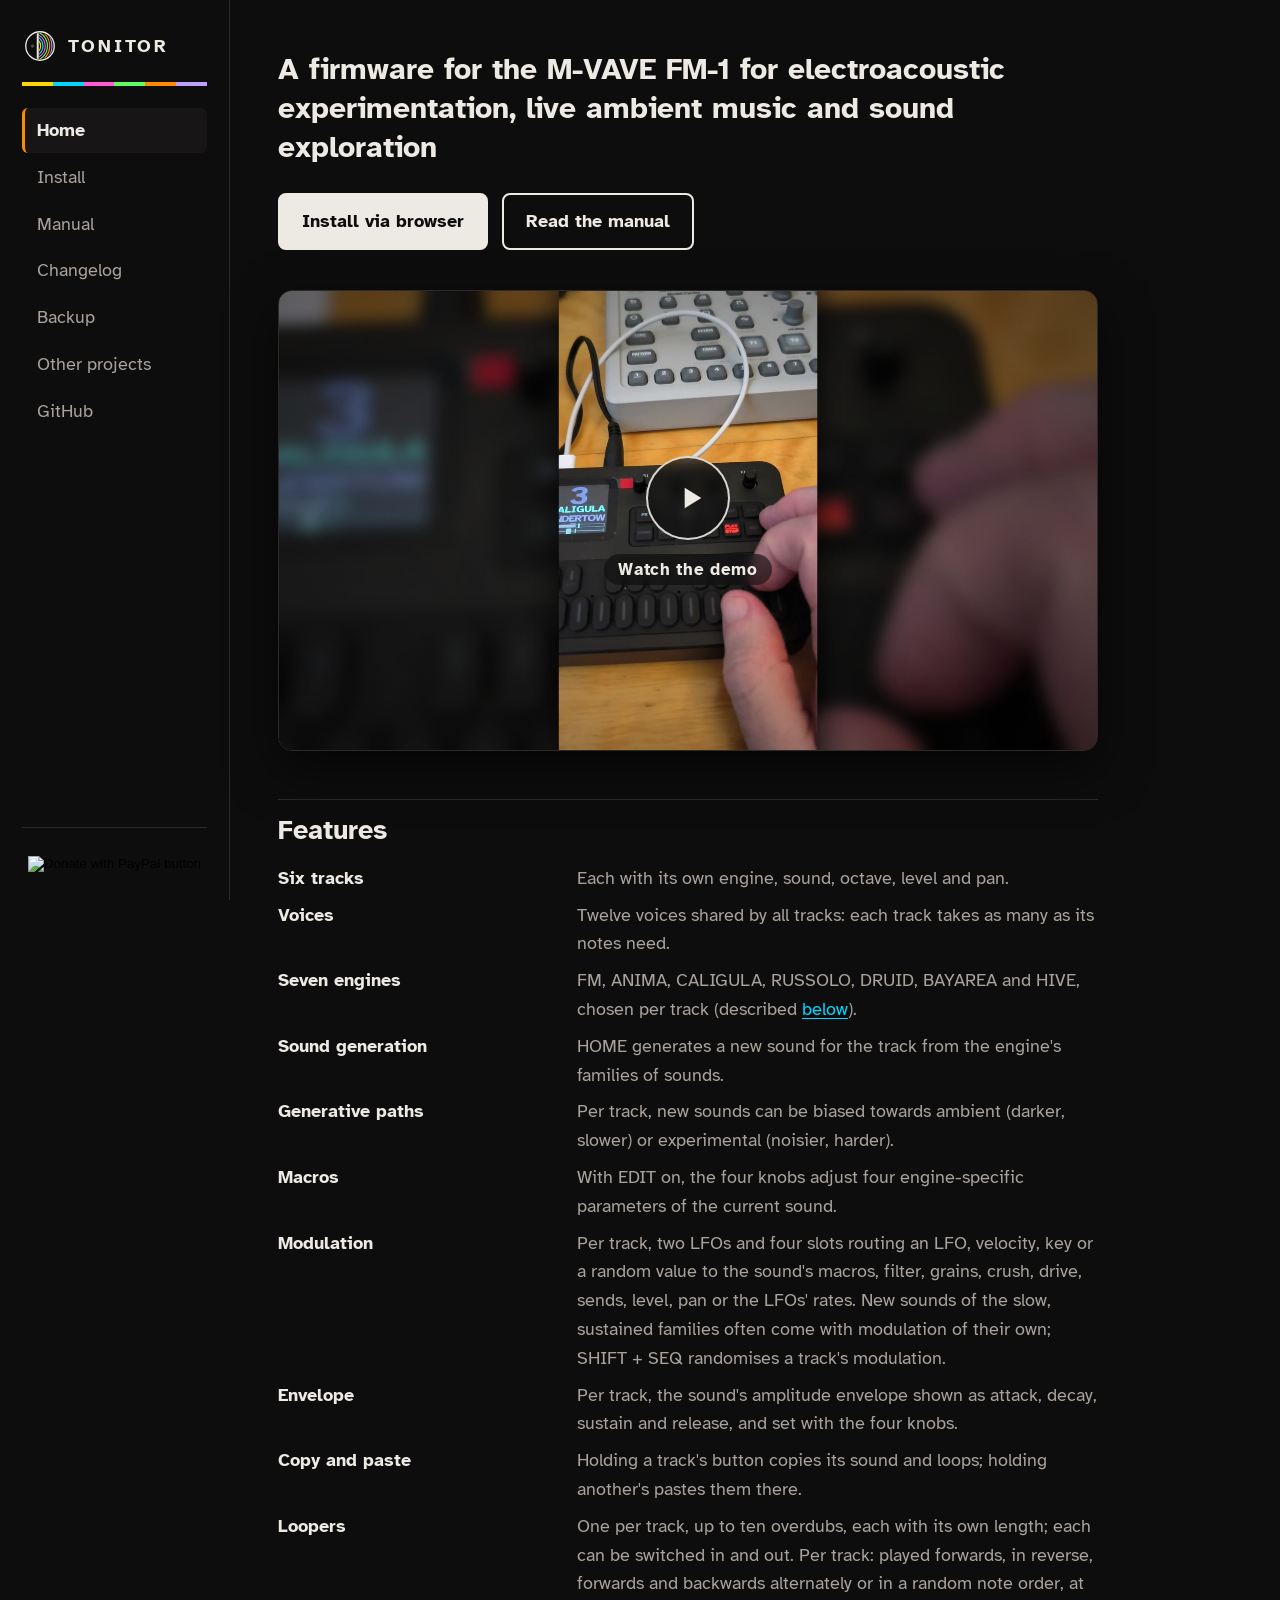
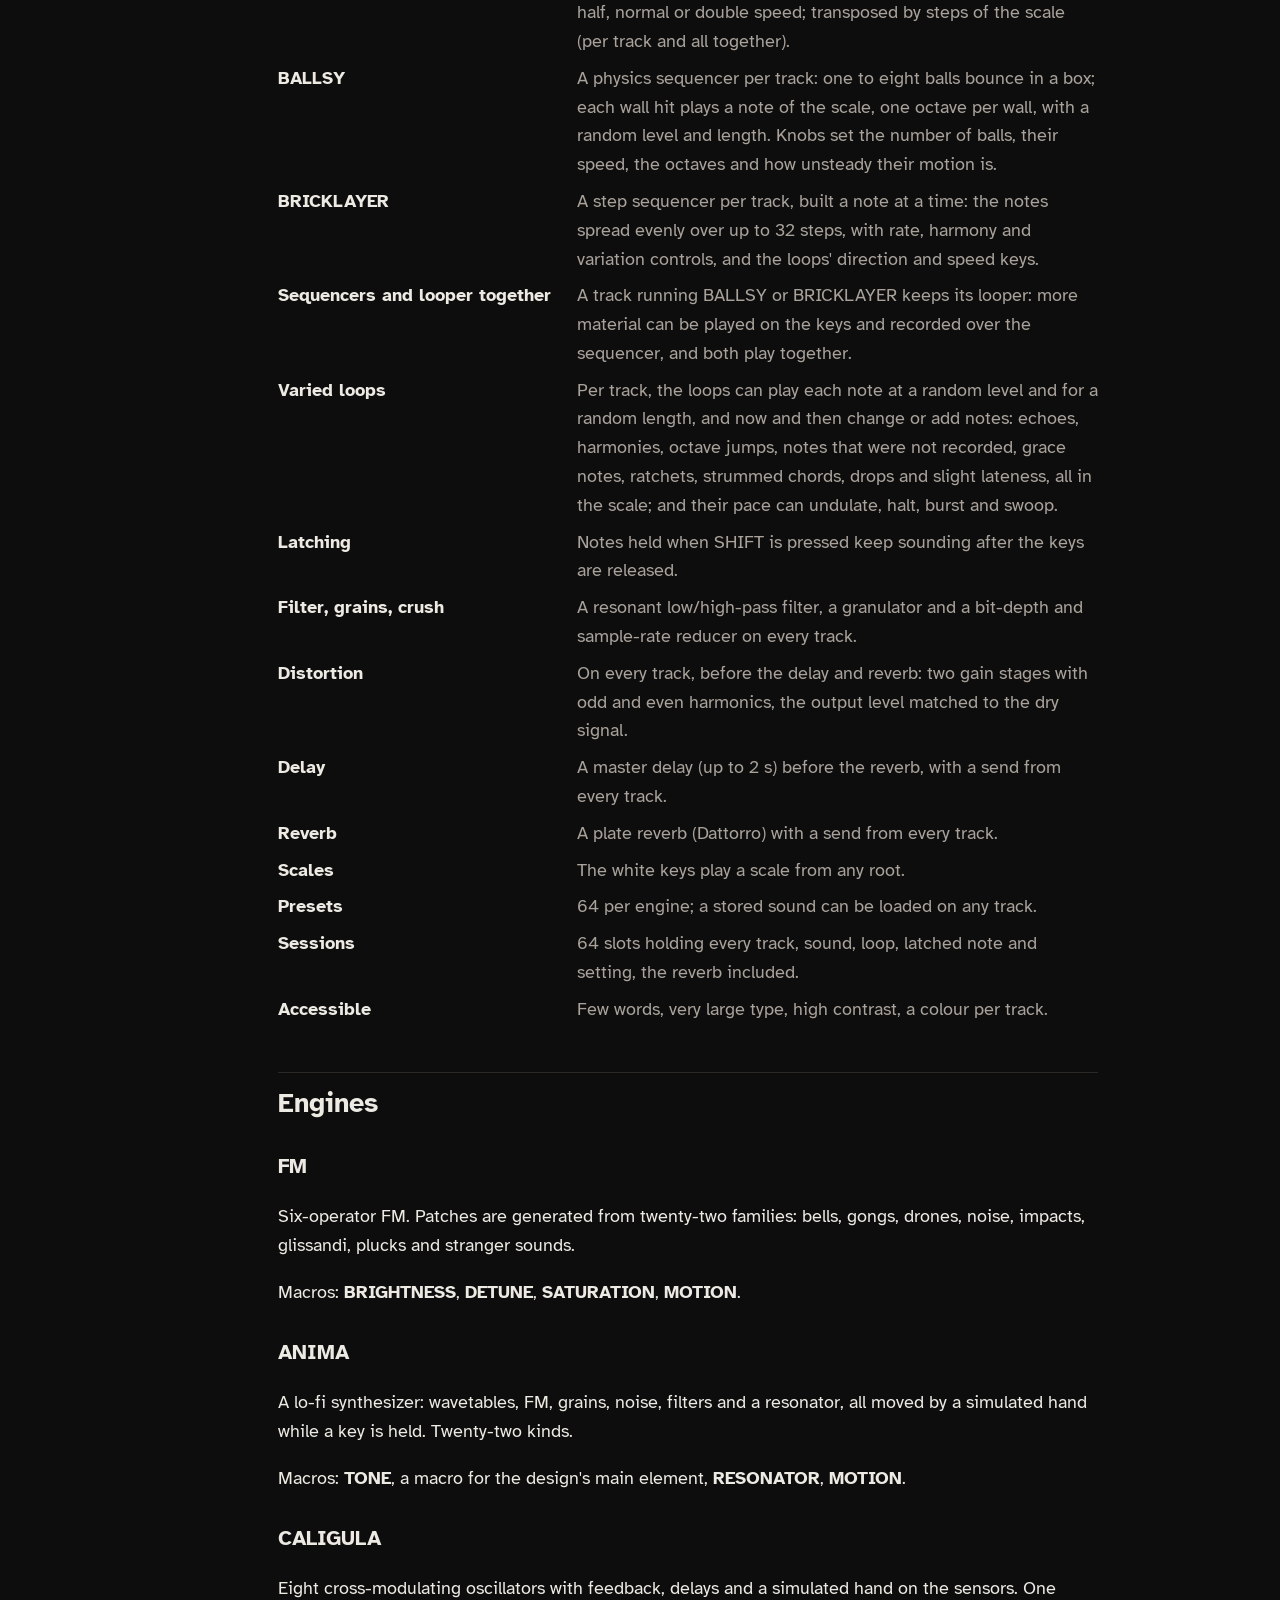
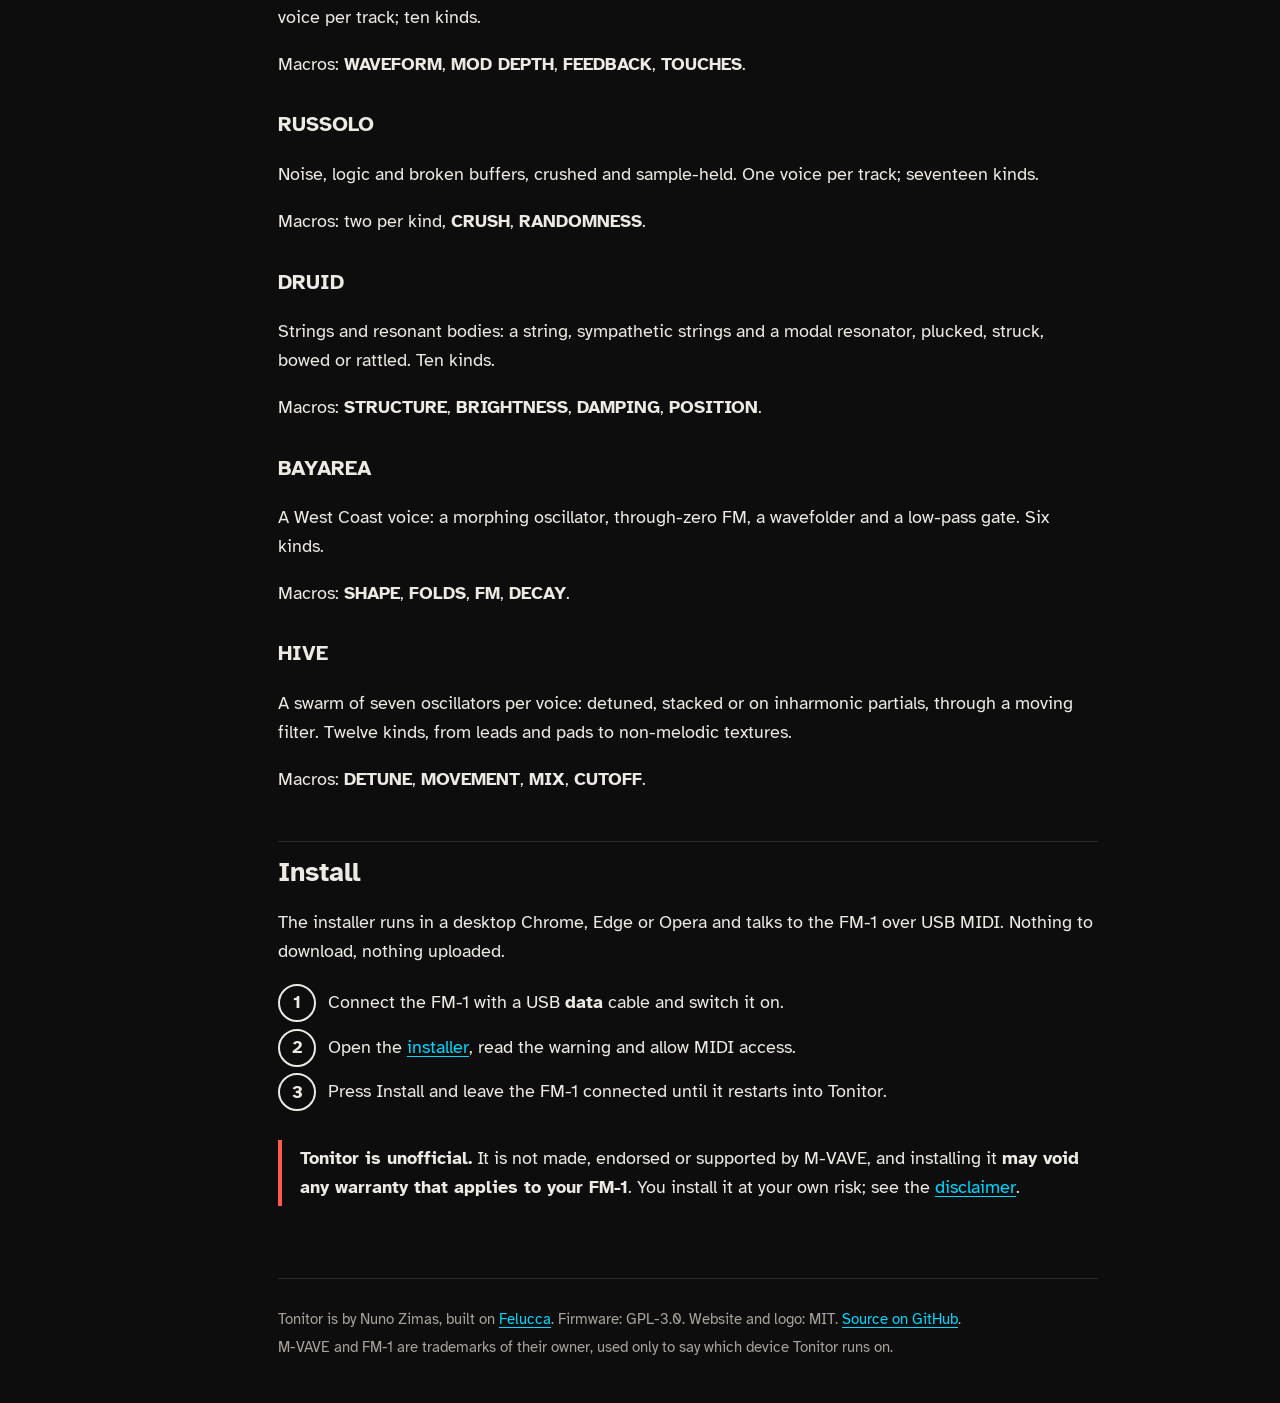
==== docs/index.html @ d4419c0c "Import Tonitor 0.53 from nzimas/tonitor commit c39d18f Starting point of the SMK-37 port: the FM-1 t" ====
<!doctype html>
<!-- SPDX-License-Identifier: MIT -- Tonitor website (generated by tools/make_site.py from site/, README.md, CHANGELOG.md) -->
<html lang="en">
<head>
<meta charset="utf-8">
<meta name="viewport" content="width=device-width, initial-scale=1">
<title>Tonitor — a firmware for the M-VAVE FM-1</title>
<meta name="description" content="Tonitor: a firmware for the M-VAVE FM-1 for electroacoustic experimentation, live ambient music and sound exploration.">
<link rel="icon" href="assets/mark.svg" type="image/svg+xml">
<link rel="preconnect" href="https://fonts.googleapis.com">
<link rel="preconnect" href="https://fonts.gstatic.com" crossorigin>
<link href="https://fonts.googleapis.com/css2?family=Atkinson+Hyperlegible:wght@400;700&display=swap" rel="stylesheet">
<link rel="stylesheet" href="css/site.css?v=ab61317bf0">
<script src="js/demo.js" defer></script>
</head>
<body>
<div class="layout">
  <aside class="side">
    <div class="top">
      <a class="brand" href="./"><img src="assets/mark.svg" alt="">TONITOR</a>
      <button class="menu-btn" type="button" aria-label="Menu" aria-controls="site-nav" aria-expanded="false"><span></span><span></span><span></span></button>
    </div>
    <div class="layers" aria-hidden="true"><span></span><span></span><span></span><span></span><span></span><span></span></div>
    <nav id="site-nav" aria-label="Site">
      <button class="menu-close" type="button" aria-label="Close the menu">&times;</button>
      <a href="./" aria-current="page">Home</a>
      <a href="install.html">Install</a>
      <a href="manual.html">Manual</a>
      <a href="changelog.html">Changelog</a>
      <a href="backup.html">Backup</a>
      <a href="projects.html">Other projects</a>
      <a href="https://github.com/nzimas/tonitor">GitHub</a>
    </nav>
    <div class="menu-shade" hidden></div>
    <form class="donate donate-side" action="https://www.paypal.com/cgi-bin/webscr" method="post" target="_top">
      <input type="hidden" name="cmd" value="_xclick">
      <input type="hidden" name="business" value="nzimas.lv@gmail.com">
      <input type="hidden" name="item_name" value="Support Tonitor">
      <input type="hidden" name="currency_code" value="EUR">
      <input type="image" src="https://www.paypalobjects.com/en_US/i/btn/btn_donateCC_LG.gif" name="submit"
             title="PayPal - The safer, easier way to pay online!" alt="Donate with PayPal button">
    </form>
  </aside>
  <div class="content">
    <main>
<div class="hero">
  <h1>A firmware for the M-VAVE FM-1 for electroacoustic experimentation, live ambient music and sound exploration</h1>
  <div class="cta">
    <a class="btn primary" href="install.html">Install via browser</a>
    <a class="btn" href="manual.html">Read the manual</a>
  </div>
</div>

<div class="demo" data-video="Ck0gDlUYx4M">
  <img src="assets/demo-poster.jpg" alt="" width="1600" height="900">
  <button class="demo-play" type="button" aria-label="Play the demo video (YouTube)">
    <span class="demo-icon" aria-hidden="true"><svg viewBox="0 0 24 24"><path d="M8 5.5v13l10.5-6.5z"/></svg></span>
    <span class="demo-label">Watch the demo</span>
  </button>
</div>

<h2>Features</h2>
<dl class="features">
  <dt>Six tracks</dt>
  <dd>Each with its own engine, sound, octave, level and pan.</dd>
  <dt>Voices</dt>
  <dd>Twelve voices shared by all tracks: each track takes as many as its notes need.</dd>
  <dt>Seven engines</dt>
  <dd>FM, ANIMA, CALIGULA, RUSSOLO, DRUID, BAYAREA and HIVE, chosen per track (described <a href="#engines">below</a>).</dd>
  <dt>Sound generation</dt>
  <dd>HOME generates a new sound for the track from the engine's families of sounds.</dd>
  <dt>Generative paths</dt>
  <dd>Per track, new sounds can be biased towards ambient (darker, slower) or experimental (noisier, harder).</dd>
  <dt>Macros</dt>
  <dd>With EDIT on, the four knobs adjust four engine-specific parameters of the current sound.</dd>
  <dt>Modulation</dt>
  <dd>Per track, two LFOs and four slots routing an LFO, velocity, key or a random value to the sound's macros, filter,
    grains, crush, drive, sends, level, pan or the LFOs' rates. New sounds of the slow, sustained families often come
    with modulation of their own; SHIFT + SEQ randomises a track's modulation.</dd>
  <dt>Envelope</dt>
  <dd>Per track, the sound's amplitude envelope shown as attack, decay, sustain and release, and set with the four knobs.</dd>
  <dt>Copy and paste</dt>
  <dd>Holding a track's button copies its sound and loops; holding another's pastes them there.</dd>
  <dt>Loopers</dt>
  <dd>One per track, up to ten overdubs, each with its own length; each can be switched in and out. Per track: played forwards, in reverse, forwards and backwards alternately or in a random note order,
    at half, normal or double speed; transposed by steps of the scale (per track and all together).</dd>
  <dt>BALLSY</dt>
  <dd>A physics sequencer per track: one to eight balls bounce in a box; each wall hit plays a note of the scale, one octave per wall,
    with a random level and length. Knobs set the number of balls, their speed, the octaves and how unsteady
    their motion is.</dd>
  <dt>BRICKLAYER</dt>
  <dd>A step sequencer per track, built a note at a time: the notes spread evenly over up to 32 steps, with rate,
    harmony and variation controls, and the loops' direction and speed keys.</dd>
  <dt>Sequencers and looper together</dt>
  <dd>A track running BALLSY or BRICKLAYER keeps its looper: more material can be played on the keys and
    recorded over the sequencer, and both play together.</dd>
  <dt>Varied loops</dt>
  <dd>Per track, the loops can play each note at a random level and for a random length, and now and then change
    or add notes: echoes, harmonies, octave jumps, notes that were not recorded, grace notes, ratchets, strummed
    chords, drops and slight lateness, all in the scale; and their pace can undulate, halt, burst and swoop.</dd>
  <dt>Latching</dt>
  <dd>Notes held when SHIFT is pressed keep sounding after the keys are released.</dd>
  <dt>Filter, grains, crush</dt>
  <dd>A resonant low/high-pass filter, a granulator and a bit-depth and sample-rate reducer on every track.</dd>
  <dt>Distortion</dt>
  <dd>On every track, before the delay and reverb: two gain stages with odd and even harmonics, the output level matched to the dry signal.</dd>
  <dt>Delay</dt>
  <dd>A master delay (up to 2 s) before the reverb, with a send from every track.</dd>
  <dt>Reverb</dt>
  <dd>A plate reverb (Dattorro) with a send from every track.</dd>
  <dt>Scales</dt>
  <dd>The white keys play a scale from any root.</dd>
  <dt>Presets</dt>
  <dd>64 per engine; a stored sound can be loaded on any track.</dd>
  <dt>Sessions</dt>
  <dd>64 slots holding every track, sound, loop, latched note and setting, the reverb included.</dd>
  <dt>Accessible</dt>
  <dd>Few words, very large type, high contrast, a colour per track.</dd>
</dl>

<h2 id="engines">Engines</h2>

<h3>FM</h3>
<p>Six-operator FM. Patches are generated from twenty-two families: bells, gongs, drones, noise, impacts,
  glissandi, plucks and stranger sounds.</p>
<p>Macros: <b>BRIGHTNESS</b>, <b>DETUNE</b>, <b>SATURATION</b>, <b>MOTION</b>.</p>

<h3>ANIMA</h3>
<p>A lo-fi synthesizer: wavetables, FM, grains, noise, filters and a resonator, all moved by a simulated hand
  while a key is held. Twenty-two kinds.</p>
<p>Macros: <b>TONE</b>, a macro for the design's main element, <b>RESONATOR</b>, <b>MOTION</b>.</p>

<h3>CALIGULA</h3>
<p>Eight cross-modulating oscillators with feedback, delays and a simulated hand on the sensors. One voice per
  track; ten kinds.</p>
<p>Macros: <b>WAVEFORM</b>, <b>MOD DEPTH</b>, <b>FEEDBACK</b>, <b>TOUCHES</b>.</p>

<h3>RUSSOLO</h3>
<p>Noise, logic and broken buffers, crushed and sample-held. One voice per track; seventeen kinds.</p>
<p>Macros: two per kind, <b>CRUSH</b>, <b>RANDOMNESS</b>.</p>

<h3>DRUID</h3>
<p>Strings and resonant bodies: a string, sympathetic strings and a modal resonator, plucked, struck, bowed or
  rattled. Ten kinds.</p>
<p>Macros: <b>STRUCTURE</b>, <b>BRIGHTNESS</b>, <b>DAMPING</b>, <b>POSITION</b>.</p>

<h3>BAYAREA</h3>
<p>A West Coast voice: a morphing oscillator, through-zero FM, a wavefolder and a low-pass gate. Six kinds.</p>
<p>Macros: <b>SHAPE</b>, <b>FOLDS</b>, <b>FM</b>, <b>DECAY</b>.</p>

<h3>HIVE</h3>
<p>A swarm of seven oscillators per voice: detuned, stacked or on inharmonic partials, through a moving filter.
  Twelve kinds, from leads and pads to non-melodic textures.</p>
<p>Macros: <b>DETUNE</b>, <b>MOVEMENT</b>, <b>MIX</b>, <b>CUTOFF</b>.</p>

<h2>Install</h2>
<p>The installer runs in a desktop Chrome, Edge or Opera and talks to the FM-1 over USB MIDI. Nothing to
  download, nothing uploaded.</p>
<ol class="steps">
  <li>Connect the FM-1 with a USB <b>data</b> cable and switch it on.</li>
  <li>Open the <a href="install.html">installer</a>, read the warning and allow MIDI access.</li>
  <li>Press Install and leave the FM-1 connected until it restarts into Tonitor.</li>
</ol>
<div class="warn">
  <p><b>Tonitor is unofficial.</b> It is not made, endorsed or supported by M-VAVE, and installing it
    <b>may void any warranty that applies to your FM-1</b>. You install it at your own risk; see the
    <a href="https://github.com/nzimas/tonitor#disclaimer">disclaimer</a>.</p>
</div>

    </main>
    <footer>
      <p>Tonitor is by Nuno Zimas, built on <a href="https://github.com/hugelton/Felucca">Felucca</a>. Firmware: GPL-3.0. Website and logo: MIT.
        <a href="https://github.com/nzimas/tonitor">Source on GitHub</a>.</p>
      <p>M-VAVE and FM-1 are trademarks of their owner, used only to say which device Tonitor runs on.</p>
      <form class="donate donate-foot" action="https://www.paypal.com/cgi-bin/webscr" method="post" target="_top">
        <input type="hidden" name="cmd" value="_xclick">
        <input type="hidden" name="business" value="nzimas.lv@gmail.com">
        <input type="hidden" name="item_name" value="Support Tonitor">
        <input type="hidden" name="currency_code" value="EUR">
        <input type="image" src="https://www.paypalobjects.com/en_US/i/btn/btn_donateCC_LG.gif" name="submit"
               title="PayPal - The safer, easier way to pay online!" alt="Donate with PayPal button">
      </form>
    </footer>
  </div>
</div>
<script src="js/menu.js?v=ab61317bf0"></script>
</body>
</html>
---- docs/css/site.css ----
/* SPDX-License-Identifier: MIT -- Tonitor website */
:root {
  --bg: #0e0d0d;
  --bg2: #171515;
  --line: #2c2927;
  --fg: #edeae4;
  --dim: #a8a29b;
  --l1: #ffd600; --l2: #00d6ff; --l3: #ff5cd2; --l4: #60ff60; --l5: #ff8c00; --l6: #bea0ff;
  --warn: #ff5a4a;
  --ok: #60e080;
  --side: 230px;
  --max: 820px;
}
* { box-sizing: border-box; }
[hidden] { display: none !important; }
html { -webkit-text-size-adjust: 100%; }
body {
  margin: 0;
  background: var(--bg);
  color: var(--fg);
  font-family: "Atkinson Hyperlegible", system-ui, -apple-system, "Segoe UI", sans-serif;
  font-size: 18px;
  line-height: 1.6;
}
a { color: var(--l2); text-underline-offset: 3px; }
a:hover { color: var(--fg); }
code, pre { font-family: ui-monospace, "SF Mono", Menlo, Consolas, monospace; font-size: 0.88em; }
code { background: var(--bg2); border: 1px solid var(--line); border-radius: 5px; padding: 0.05em 0.35em; }
pre { background: var(--bg2); border: 1px solid var(--line); border-radius: 8px; padding: 14px 16px; overflow-x: auto; }
pre code { background: none; border: 0; padding: 0; }
img { max-width: 100%; }

/* the frame: the menu down the left, the content beside it */
.layout { display: flex; min-height: 100vh; }
.side {
  width: var(--side); flex: none; position: sticky; top: 0; align-self: flex-start; height: 100vh;
  padding: 28px 22px; border-right: 1px solid var(--line);
  display: flex; flex-direction: column;
}
.brand { display: flex; align-items: center; gap: 10px; color: var(--fg); text-decoration: none; font-weight: 700; letter-spacing: 0.16em; font-size: 18px; }
.brand img { width: 36px; height: 36px; }
.layers { display: flex; height: 4px; margin: 18px 0 22px; }
.layers span { flex: 1; }
.layers span:nth-child(1) { background: var(--l1); } .layers span:nth-child(2) { background: var(--l2); }
.layers span:nth-child(3) { background: var(--l3); } .layers span:nth-child(4) { background: var(--l4); }
.layers span:nth-child(5) { background: var(--l5); } .layers span:nth-child(6) { background: var(--l6); }
.top { display: flex; align-items: center; justify-content: space-between; }
.menu-btn, .menu-close, .menu-shade { display: none; }
.side nav { display: flex; flex-direction: column; gap: 2px; }
.side nav a { color: var(--dim); text-decoration: none; padding: 8px 12px; border-radius: 6px; border-left: 3px solid transparent; }
.side nav a:hover { color: var(--fg); background: var(--bg2); }
.side nav a[aria-current="page"] { color: var(--fg); background: var(--bg2); border-left-color: var(--l5); font-weight: 700; }
.donate { margin: auto 0 0; padding-top: 28px; border-top: 1px solid var(--line); display: flex; justify-content: center; }
.donate input[type="image"] { display: block; }
.donate-foot { display: none; }

.content { flex: 1; min-width: 0; padding: 0 48px; }
main { max-width: var(--max); padding: 40px 0 50px; }
main h1 { font-size: 36px; line-height: 1.2; margin: 0 0 14px; }
main h2 { font-size: 27px; line-height: 1.25; margin: 48px 0 12px; padding-top: 14px; border-top: 1px solid var(--line); }
main h3 { font-size: 21px; margin: 30px 0 8px; }
main h2, main h3 { scroll-margin-top: 20px; }
p.big { font-size: 22px; font-weight: 700; margin: 0 0 8px; }
p.note { color: var(--dim); font-size: 15px; }

/* home */
.hero { padding: 10px 0 6px; }
.hero h1 { font-size: 30px; line-height: 1.3; max-width: 26em; margin: 0; }
.cta { display: flex; gap: 14px; flex-wrap: wrap; margin-top: 26px; }
/* the demo: a 16:9 poster (the Short's frame on an enlarged, blurred detail of it); played, YouTube's player takes
 * the frame's place in the middle */
.demo { position: relative; margin: 34px 0 0; aspect-ratio: 16 / 9; overflow: hidden; border-radius: 14px;
        border: 1px solid var(--line); background: #000; box-shadow: 0 18px 50px rgba(0, 0, 0, 0.55); }
.demo > img { position: absolute; inset: 0; width: 100%; height: 100%; object-fit: cover; display: block; }
.demo-play { position: absolute; inset: 0; width: 100%; height: 100%; padding: 0; border: 0; cursor: pointer;
             background: radial-gradient(ellipse at center, rgba(0, 0, 0, 0) 30%, rgba(0, 0, 0, 0.35) 100%);
             display: flex; flex-direction: column; align-items: center; justify-content: center; gap: 14px;
             color: var(--fg); font-family: inherit; }
.demo-icon { width: 84px; height: 84px; border-radius: 50%; display: grid; place-items: center;
             background: rgba(14, 13, 13, 0.62); border: 2px solid rgba(237, 234, 228, 0.9);
             backdrop-filter: blur(6px); -webkit-backdrop-filter: blur(6px);
             transition: transform 0.18s ease, background 0.18s ease; }
.demo-icon svg { width: 38px; height: 38px; fill: var(--fg); margin-left: 5px; }
.demo-label { font-size: 17px; font-weight: 700; letter-spacing: 0.04em; padding: 5px 14px; border-radius: 999px;
              background: rgba(14, 13, 13, 0.62); backdrop-filter: blur(6px); -webkit-backdrop-filter: blur(6px); }
.demo-play:hover .demo-icon, .demo-play:focus-visible .demo-icon { transform: scale(1.08); background: var(--l5); border-color: var(--l5); }
.demo-play:focus-visible { outline: 3px solid var(--l2); outline-offset: -3px; }
.demo iframe { position: absolute; top: 0; left: 50%; height: 100%; aspect-ratio: 9 / 16; transform: translateX(-50%);
               border: 0; display: block; background: #000; }
@media (prefers-reduced-motion: reduce) { .demo-icon { transition: none; } }
.btn { display: inline-block; padding: 12px 22px; border-radius: 8px; font-weight: 700; text-decoration: none; border: 2px solid var(--fg); color: var(--fg); background: transparent; font-size: 18px; cursor: pointer; font-family: inherit; }
.btn.primary { background: var(--fg); color: var(--bg); }
.btn:hover { background: var(--bg2); color: var(--fg); }
.btn.primary:hover { background: #fff; color: var(--bg); }
.btn[disabled] { opacity: 0.35; cursor: not-allowed; }

.features { display: grid; grid-template-columns: max-content 1fr; gap: 8px 26px; margin: 16px 0 0; }
.features dt { font-weight: 700; }
.features dd { margin: 0; color: var(--dim); }

.steps { counter-reset: s; list-style: none; padding: 0; margin: 16px 0 0; }
.steps li { counter-increment: s; position: relative; padding: 4px 0 12px 50px; }
.steps li::before { content: counter(s); position: absolute; left: 0; top: 0; width: 34px; height: 34px; border-radius: 50%; border: 2px solid var(--fg); display: grid; place-items: center; font-weight: 700; }

.warn { border-left: 4px solid var(--warn); padding: 4px 0 4px 18px; margin: 22px 0; }
.warn p { margin: 0; }

footer { border-top: 1px solid var(--line); padding: 24px 0 40px; color: var(--dim); font-size: 15px; max-width: var(--max); }
footer p { margin: 4px 0; }

/* documents (manual, changelog) */
main table { border-collapse: collapse; width: 100%; margin: 14px 0; display: block; overflow-x: auto; }
main th, main td { border: 1px solid var(--line); padding: 8px 12px; vertical-align: top; text-align: left; }
main th { background: var(--bg2); }
main td:first-child { white-space: nowrap; }
main blockquote { border-left: 4px solid var(--l5); margin: 16px 0; padding: 4px 18px; color: var(--dim); }
.toc { border-left: 1px solid var(--line); padding: 4px 0 4px 18px; columns: 2 240px; margin: 20px 0; }
.toc a { display: block; padding: 2px 0; text-decoration: none; }
.toc a.sub { padding-left: 16px; color: var(--dim); }

/* other projects */
p.lead { font-size: 20px; color: var(--dim); margin: 0; max-width: 36em; }
.projects { display: grid; gap: 24px; margin: 34px 0 0; }
.project { --accent: var(--l1); background: var(--bg2); border: 1px solid var(--line); border-top: 4px solid var(--accent);
           border-radius: 12px; padding: 24px 28px 26px; }
.project-head { display: flex; flex-wrap: wrap; align-items: baseline; justify-content: space-between; gap: 4px 18px; }
main .project h2 { margin: 0; padding: 0; border: 0; font-size: 28px; }
.device { color: var(--accent); font-size: 14px; font-weight: 700; letter-spacing: 0.08em; text-transform: uppercase; }
.project > p { margin: 12px 0 0; }
.links { display: flex; flex-wrap: wrap; gap: 10px; margin-top: 20px; }
.btn.small { padding: 7px 16px; font-size: 16px; border-radius: 7px; white-space: nowrap; }
.editions { list-style: none; padding: 0; margin: 18px 0 0; border-top: 1px solid var(--line); }
.editions li { display: grid; grid-template-columns: 1fr auto; gap: 12px 24px; align-items: center;
               padding: 16px 0; border-bottom: 1px solid var(--line); }
.editions li:last-child { border-bottom: 0; padding-bottom: 0; }
.ed-name { font-weight: 700; font-size: 19px; }
.ed-note { color: var(--dim); font-size: 16px; line-height: 1.5; margin: 4px 0 0; }
.ed-links { display: flex; flex-wrap: wrap; gap: 8px; justify-content: flex-end; }
.tag { display: inline-block; margin-left: 10px; padding: 1px 9px; border: 1px solid var(--line); border-radius: 999px;
       color: var(--dim); font-size: 13px; font-weight: 700; vertical-align: 2px; }
.tag.current { color: var(--ok); border-color: var(--ok); }

/* the installer */
.panel { background: var(--bg2); border: 1px solid var(--line); border-radius: 10px; padding: 22px 24px; margin-top: 20px; }
.status { font-size: 22px; font-weight: 700; margin: 0 0 8px; }
.status.ok { color: var(--ok); } .status.bad { color: var(--warn); }
.detail { color: var(--dim); margin: 0; white-space: pre-line; }
.bar { height: 22px; background: var(--bg); border: 2px solid var(--fg); border-radius: 6px; overflow: hidden; margin: 16px 0 6px; }
.bar > div { height: 100%; width: 0; background: linear-gradient(90deg, var(--l1), var(--l2), var(--l3), var(--l4), var(--l5), var(--l6)); transition: width 0.2s; }
.check { display: flex; gap: 12px; align-items: flex-start; margin: 16px 0; font-size: 17px; }
.check input { width: 22px; height: 22px; margin-top: 3px; flex: none; }
.dev { display: grid; grid-template-columns: max-content 1fr; gap: 4px 16px; margin: 10px 0 0; }
.dev dt { color: var(--dim); }
.dev dd { margin: 0; font-weight: 700; }

/* narrow screens: the menu above the content */
@media (max-width: 820px) {
  .layout { flex-direction: column; }
  .side { width: auto; height: auto; position: static; align-self: stretch; border-right: 0; border-bottom: 1px solid var(--line); padding: 16px 20px 12px; }
  .layers { margin: 12px 0 0; }
  .menu-btn { display: flex; flex-direction: column; justify-content: center; gap: 5px; width: 44px; height: 44px;
              padding: 10px; background: none; border: 1px solid var(--line); border-radius: 8px; cursor: pointer; }
  .menu-btn span { display: block; height: 2px; background: var(--fg); border-radius: 1px; }
  .side nav { position: fixed; top: 0; right: 0; bottom: 0; width: min(80vw, 300px); z-index: 20;
              background: var(--bg2); border-left: 1px solid var(--line); padding: 64px 18px 24px;
              transform: translateX(100%); transition: transform 0.22s ease; visibility: hidden; }
  .menu-open .side nav { transform: none; visibility: visible; }
  .side nav a { font-size: 19px; padding: 12px 14px; }
  .menu-close { display: block; position: absolute; top: 12px; right: 12px; width: 44px; height: 44px;
                background: none; border: 1px solid var(--line); border-radius: 8px; color: var(--fg);
                font-size: 28px; line-height: 1; cursor: pointer; font-family: inherit; }
  .menu-shade { display: block; position: fixed; inset: 0; z-index: 10; background: rgba(0, 0, 0, 0.6); }
  .menu-shade[hidden] { display: none; }
  .menu-open { overflow: hidden; }
  .project { padding: 20px 18px 22px; }
  main .project h2 { font-size: 24px; }
  .editions li { grid-template-columns: 1fr; }
  .editions li > .btn { justify-self: start; }
  .ed-links { justify-content: flex-start; }
  .demo { margin-top: 26px; border-radius: 10px; }
  .demo-icon { width: 68px; height: 68px; }
  .demo-icon svg { width: 30px; height: 30px; }
  .demo.playing { aspect-ratio: 9 / 16; max-width: 360px; margin-left: auto; margin-right: auto; }   /* (portrait, to be seen) */
  .donate-side { display: none; }
  .donate-foot { display: flex; margin: 24px 0 8px; padding-top: 24px; }
  .content { padding: 0 20px; }
  main { padding-top: 26px; }
  body { font-size: 17px; }
  .features { grid-template-columns: 1fr; gap: 0; }
  .features dd { margin-bottom: 10px; }
  main td:first-child { white-space: normal; }
}
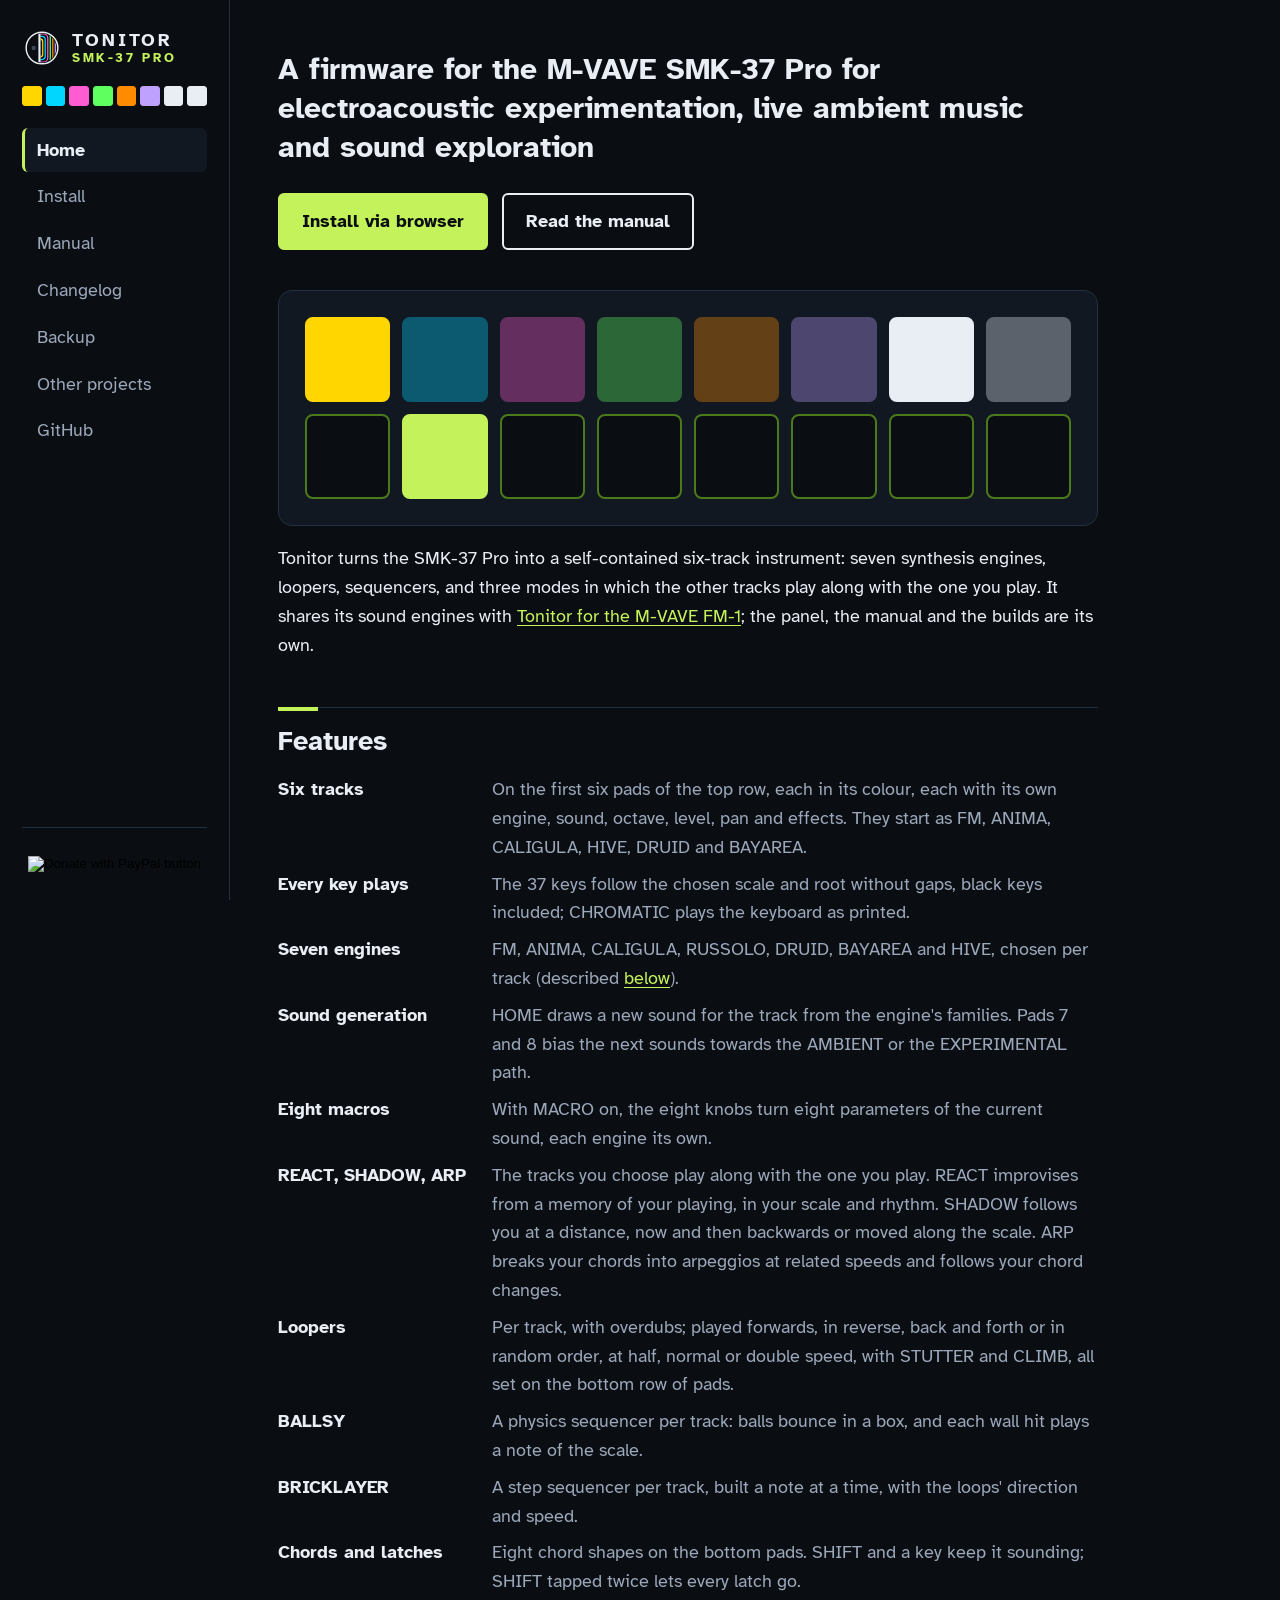
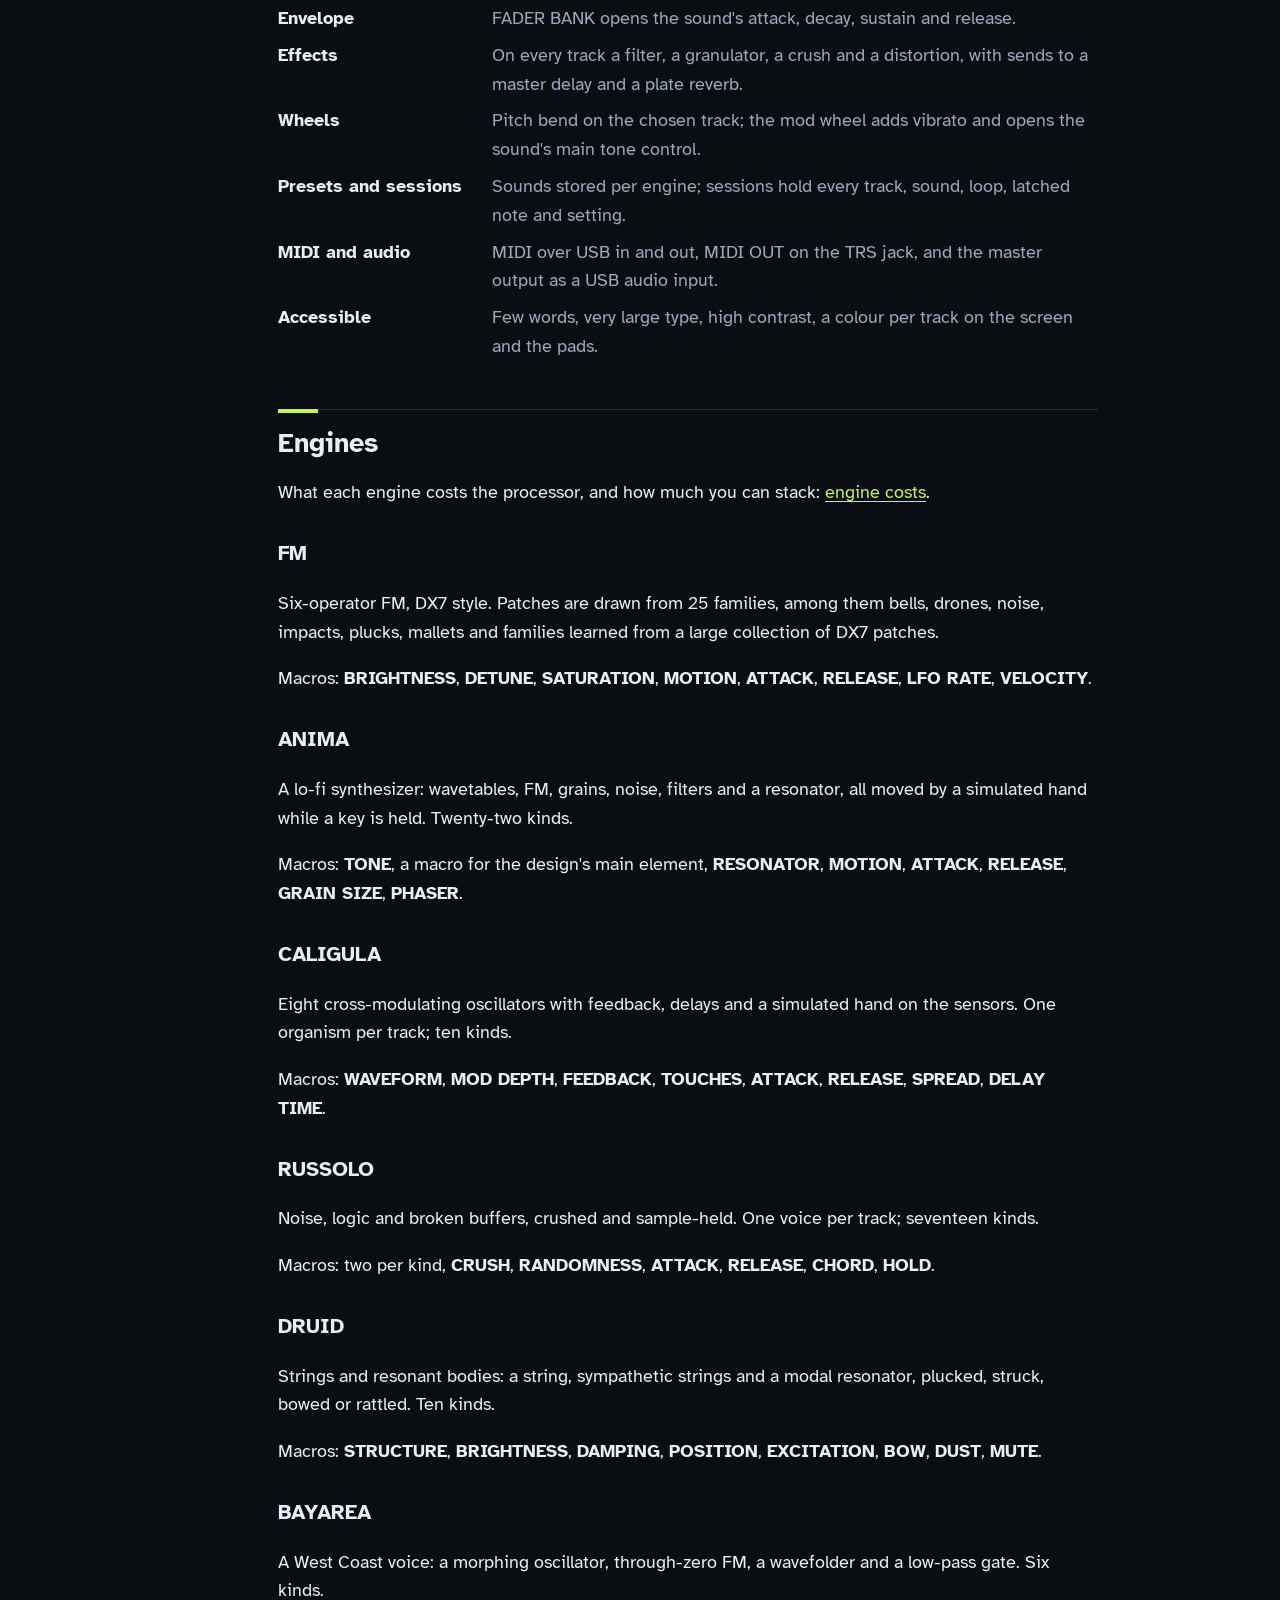
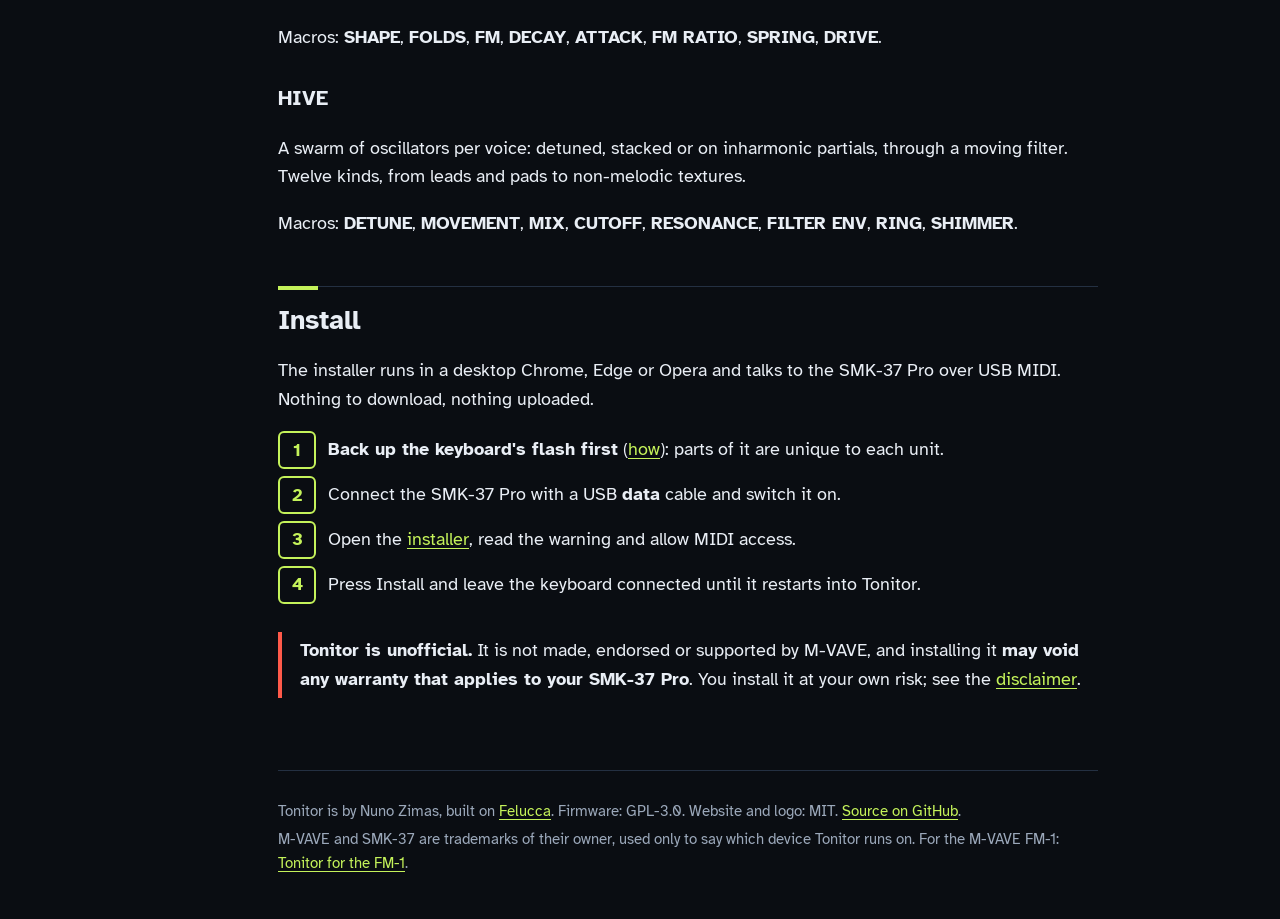
==== commit 2e9f83c3: "Website for the SMK-37: its own manual, changelog, installer and look - MANUAL.md: the manual for th" ====
--- a/docs/index.html
+++ b/docs/index.html
@@ -1,26 +1,25 @@
 <!doctype html>
-<!-- SPDX-License-Identifier: MIT -- Tonitor website (generated by tools/make_site.py from site/, README.md, CHANGELOG.md) -->
+<!-- SPDX-License-Identifier: MIT -- Tonitor for the SMK-37 website (generated by tools/make_site.py from site/, MANUAL.md, CHANGELOG.md) -->
 <html lang="en">
 <head>
 <meta charset="utf-8">
 <meta name="viewport" content="width=device-width, initial-scale=1">
-<title>Tonitor — a firmware for the M-VAVE FM-1</title>
-<meta name="description" content="Tonitor: a firmware for the M-VAVE FM-1 for electroacoustic experimentation, live ambient music and sound exploration.">
+<title>Tonitor — a firmware for the M-VAVE SMK-37 Pro</title>
+<meta name="description" content="Tonitor: a firmware for the M-VAVE SMK-37 Pro for electroacoustic experimentation, live ambient music and sound exploration.">
 <link rel="icon" href="assets/mark.svg" type="image/svg+xml">
 <link rel="preconnect" href="https://fonts.googleapis.com">
 <link rel="preconnect" href="https://fonts.gstatic.com" crossorigin>
 <link href="https://fonts.googleapis.com/css2?family=Atkinson+Hyperlegible:wght@400;700&display=swap" rel="stylesheet">
-<link rel="stylesheet" href="css/site.css?v=ab61317bf0">
-<script src="js/demo.js" defer></script>
+<link rel="stylesheet" href="css/site.css?v=cff7802004">
 </head>
 <body>
 <div class="layout">
   <aside class="side">
     <div class="top">
-      <a class="brand" href="./"><img src="assets/mark.svg" alt="">TONITOR</a>
+      <a class="brand" href="./"><img src="assets/mark.svg" alt=""><span class="brand-name">TONITOR<span class="brand-model">SMK-37 PRO</span></span></a>
       <button class="menu-btn" type="button" aria-label="Menu" aria-controls="site-nav" aria-expanded="false"><span></span><span></span><span></span></button>
     </div>
-    <div class="layers" aria-hidden="true"><span></span><span></span><span></span><span></span><span></span><span></span></div>
+    <div class="pads" aria-hidden="true"><span></span><span></span><span></span><span></span><span></span><span></span><span></span><span></span></div>
     <nav id="site-nav" aria-label="Site">
       <button class="menu-close" type="button" aria-label="Close the menu">&times;</button>
       <a href="./" aria-current="page">Home</a>
@@ -29,7 +28,7 @@
       <a href="changelog.html">Changelog</a>
       <a href="backup.html">Backup</a>
       <a href="projects.html">Other projects</a>
-      <a href="https://github.com/nzimas/tonitor">GitHub</a>
+      <a href="https://github.com/nzimas/tonitor-smk37">GitHub</a>
     </nav>
     <div class="menu-shade" hidden></div>
     <form class="donate donate-side" action="https://www.paypal.com/cgi-bin/webscr" method="post" target="_top">
@@ -44,134 +43,130 @@
   <div class="content">
     <main>
 <div class="hero">
-  <h1>A firmware for the M-VAVE FM-1 for electroacoustic experimentation, live ambient music and sound exploration</h1>
+  <h1>A firmware for the M-VAVE SMK-37 Pro for electroacoustic experimentation, live ambient music and sound exploration</h1>
   <div class="cta">
     <a class="btn primary" href="install.html">Install via browser</a>
     <a class="btn" href="manual.html">Read the manual</a>
   </div>
 </div>
 
-<div class="demo" data-video="Ck0gDlUYx4M">
-  <img src="assets/demo-poster.jpg" alt="" width="1600" height="900">
-  <button class="demo-play" type="button" aria-label="Play the demo video (YouTube)">
-    <span class="demo-icon" aria-hidden="true"><svg viewBox="0 0 24 24"><path d="M8 5.5v13l10.5-6.5z"/></svg></span>
-    <span class="demo-label">Watch the demo</span>
-  </button>
+<div class="panel-art" aria-hidden="true">
+  <span class="t1"></span><span class="t2"></span><span class="t3"></span><span class="t4"></span><span class="t5"></span><span class="t6"></span><span class="p on"></span><span class="p"></span>
+  <span class="b"></span><span class="b on"></span><span class="b"></span><span class="b"></span><span class="b"></span><span class="b"></span><span class="b"></span><span class="b"></span>
 </div>
+
+<p>Tonitor turns the SMK-37 Pro into a self-contained six-track instrument: seven synthesis engines, loopers,
+  sequencers, and three modes in which the other tracks play along with the one you play. It shares its sound engines
+  with <a href="https://nzimas.github.io/tonitor/">Tonitor for the M-VAVE FM-1</a>; the panel, the manual and the builds
+  are its own.</p>
 
 <h2>Features</h2>
 <dl class="features">
   <dt>Six tracks</dt>
-  <dd>Each with its own engine, sound, octave, level and pan.</dd>
-  <dt>Voices</dt>
-  <dd>Twelve voices shared by all tracks: each track takes as many as its notes need.</dd>
+  <dd>On the first six pads of the top row, each in its colour, each with its own engine, sound, octave, level, pan
+    and effects. They start as FM, ANIMA, CALIGULA, HIVE, DRUID and BAYAREA.</dd>
+  <dt>Every key plays</dt>
+  <dd>The 37 keys follow the chosen scale and root without gaps, black keys included; CHROMATIC plays the keyboard
+    as printed.</dd>
   <dt>Seven engines</dt>
   <dd>FM, ANIMA, CALIGULA, RUSSOLO, DRUID, BAYAREA and HIVE, chosen per track (described <a href="#engines">below</a>).</dd>
   <dt>Sound generation</dt>
-  <dd>HOME generates a new sound for the track from the engine's families of sounds.</dd>
-  <dt>Generative paths</dt>
-  <dd>Per track, new sounds can be biased towards ambient (darker, slower) or experimental (noisier, harder).</dd>
-  <dt>Macros</dt>
-  <dd>With EDIT on, the four knobs adjust four engine-specific parameters of the current sound.</dd>
-  <dt>Modulation</dt>
-  <dd>Per track, two LFOs and four slots routing an LFO, velocity, key or a random value to the sound's macros, filter,
-    grains, crush, drive, sends, level, pan or the LFOs' rates. New sounds of the slow, sustained families often come
-    with modulation of their own; SHIFT + SEQ randomises a track's modulation.</dd>
+  <dd>HOME draws a new sound for the track from the engine's families. Pads 7 and 8 bias the next sounds towards
+    the AMBIENT or the EXPERIMENTAL path.</dd>
+  <dt>Eight macros</dt>
+  <dd>With MACRO on, the eight knobs turn eight parameters of the current sound, each engine its own.</dd>
+  <dt>REACT, SHADOW, ARP</dt>
+  <dd>The tracks you choose play along with the one you play. REACT improvises from a memory of your playing, in
+    your scale and rhythm. SHADOW follows you at a distance, now and then backwards or moved along the scale. ARP
+    breaks your chords into arpeggios at related speeds and follows your chord changes.</dd>
+  <dt>Loopers</dt>
+  <dd>Per track, with overdubs; played forwards, in reverse, back and forth or in random order, at half, normal or
+    double speed, with STUTTER and CLIMB, all set on the bottom row of pads.</dd>
+  <dt>BALLSY</dt>
+  <dd>A physics sequencer per track: balls bounce in a box, and each wall hit plays a note of the scale.</dd>
+  <dt>BRICKLAYER</dt>
+  <dd>A step sequencer per track, built a note at a time, with the loops' direction and speed.</dd>
+  <dt>Chords and latches</dt>
+  <dd>Eight chord shapes on the bottom pads. SHIFT and a key keep it sounding; SHIFT tapped twice lets every latch go.</dd>
   <dt>Envelope</dt>
-  <dd>Per track, the sound's amplitude envelope shown as attack, decay, sustain and release, and set with the four knobs.</dd>
-  <dt>Copy and paste</dt>
-  <dd>Holding a track's button copies its sound and loops; holding another's pastes them there.</dd>
-  <dt>Loopers</dt>
-  <dd>One per track, up to ten overdubs, each with its own length; each can be switched in and out. Per track: played forwards, in reverse, forwards and backwards alternately or in a random note order,
-    at half, normal or double speed; transposed by steps of the scale (per track and all together).</dd>
-  <dt>BALLSY</dt>
-  <dd>A physics sequencer per track: one to eight balls bounce in a box; each wall hit plays a note of the scale, one octave per wall,
-    with a random level and length. Knobs set the number of balls, their speed, the octaves and how unsteady
-    their motion is.</dd>
-  <dt>BRICKLAYER</dt>
-  <dd>A step sequencer per track, built a note at a time: the notes spread evenly over up to 32 steps, with rate,
-    harmony and variation controls, and the loops' direction and speed keys.</dd>
-  <dt>Sequencers and looper together</dt>
-  <dd>A track running BALLSY or BRICKLAYER keeps its looper: more material can be played on the keys and
-    recorded over the sequencer, and both play together.</dd>
-  <dt>Varied loops</dt>
-  <dd>Per track, the loops can play each note at a random level and for a random length, and now and then change
-    or add notes: echoes, harmonies, octave jumps, notes that were not recorded, grace notes, ratchets, strummed
-    chords, drops and slight lateness, all in the scale; and their pace can undulate, halt, burst and swoop.</dd>
-  <dt>Latching</dt>
-  <dd>Notes held when SHIFT is pressed keep sounding after the keys are released.</dd>
-  <dt>Filter, grains, crush</dt>
-  <dd>A resonant low/high-pass filter, a granulator and a bit-depth and sample-rate reducer on every track.</dd>
-  <dt>Distortion</dt>
-  <dd>On every track, before the delay and reverb: two gain stages with odd and even harmonics, the output level matched to the dry signal.</dd>
-  <dt>Delay</dt>
-  <dd>A master delay (up to 2 s) before the reverb, with a send from every track.</dd>
-  <dt>Reverb</dt>
-  <dd>A plate reverb (Dattorro) with a send from every track.</dd>
-  <dt>Scales</dt>
-  <dd>The white keys play a scale from any root.</dd>
-  <dt>Presets</dt>
-  <dd>64 per engine; a stored sound can be loaded on any track.</dd>
-  <dt>Sessions</dt>
-  <dd>64 slots holding every track, sound, loop, latched note and setting, the reverb included.</dd>
+  <dd>FADER BANK opens the sound's attack, decay, sustain and release.</dd>
+  <dt>Effects</dt>
+  <dd>On every track a filter, a granulator, a crush and a distortion, with sends to a master delay and a plate
+    reverb.</dd>
+  <dt>Wheels</dt>
+  <dd>Pitch bend on the chosen track; the mod wheel adds vibrato and opens the sound's main tone control.</dd>
+  <dt>Presets and sessions</dt>
+  <dd>Sounds stored per engine; sessions hold every track, sound, loop, latched note and setting.</dd>
+  <dt>MIDI and audio</dt>
+  <dd>MIDI over USB in and out, MIDI OUT on the TRS jack, and the master output as a USB audio input.</dd>
   <dt>Accessible</dt>
-  <dd>Few words, very large type, high contrast, a colour per track.</dd>
+  <dd>Few words, very large type, high contrast, a colour per track on the screen and the pads.</dd>
 </dl>
 
 <h2 id="engines">Engines</h2>
+<p>What each engine costs the processor, and how much you can stack: <a href="https://github.com/nzimas/tonitor-smk37/blob/main/docs/smk37/engine-costs.md">engine costs</a>.</p>
 
 <h3>FM</h3>
-<p>Six-operator FM. Patches are generated from twenty-two families: bells, gongs, drones, noise, impacts,
-  glissandi, plucks and stranger sounds.</p>
-<p>Macros: <b>BRIGHTNESS</b>, <b>DETUNE</b>, <b>SATURATION</b>, <b>MOTION</b>.</p>
+<p>Six-operator FM, DX7 style. Patches are drawn from 25 families, among them bells, drones, noise, impacts,
+  plucks, mallets and families learned from a large collection of DX7 patches.</p>
+<p>Macros: <b>BRIGHTNESS</b>, <b>DETUNE</b>, <b>SATURATION</b>, <b>MOTION</b>, <b>ATTACK</b>, <b>RELEASE</b>,
+  <b>LFO RATE</b>, <b>VELOCITY</b>.</p>
 
 <h3>ANIMA</h3>
 <p>A lo-fi synthesizer: wavetables, FM, grains, noise, filters and a resonator, all moved by a simulated hand
   while a key is held. Twenty-two kinds.</p>
-<p>Macros: <b>TONE</b>, a macro for the design's main element, <b>RESONATOR</b>, <b>MOTION</b>.</p>
+<p>Macros: <b>TONE</b>, a macro for the design's main element, <b>RESONATOR</b>, <b>MOTION</b>, <b>ATTACK</b>,
+  <b>RELEASE</b>, <b>GRAIN SIZE</b>, <b>PHASER</b>.</p>
 
 <h3>CALIGULA</h3>
-<p>Eight cross-modulating oscillators with feedback, delays and a simulated hand on the sensors. One voice per
+<p>Eight cross-modulating oscillators with feedback, delays and a simulated hand on the sensors. One organism per
   track; ten kinds.</p>
-<p>Macros: <b>WAVEFORM</b>, <b>MOD DEPTH</b>, <b>FEEDBACK</b>, <b>TOUCHES</b>.</p>
+<p>Macros: <b>WAVEFORM</b>, <b>MOD DEPTH</b>, <b>FEEDBACK</b>, <b>TOUCHES</b>, <b>ATTACK</b>, <b>RELEASE</b>,
+  <b>SPREAD</b>, <b>DELAY TIME</b>.</p>
 
 <h3>RUSSOLO</h3>
 <p>Noise, logic and broken buffers, crushed and sample-held. One voice per track; seventeen kinds.</p>
-<p>Macros: two per kind, <b>CRUSH</b>, <b>RANDOMNESS</b>.</p>
+<p>Macros: two per kind, <b>CRUSH</b>, <b>RANDOMNESS</b>, <b>ATTACK</b>, <b>RELEASE</b>, <b>CHORD</b>, <b>HOLD</b>.</p>
 
 <h3>DRUID</h3>
 <p>Strings and resonant bodies: a string, sympathetic strings and a modal resonator, plucked, struck, bowed or
   rattled. Ten kinds.</p>
-<p>Macros: <b>STRUCTURE</b>, <b>BRIGHTNESS</b>, <b>DAMPING</b>, <b>POSITION</b>.</p>
+<p>Macros: <b>STRUCTURE</b>, <b>BRIGHTNESS</b>, <b>DAMPING</b>, <b>POSITION</b>, <b>EXCITATION</b>, <b>BOW</b>,
+  <b>DUST</b>, <b>MUTE</b>.</p>
 
 <h3>BAYAREA</h3>
 <p>A West Coast voice: a morphing oscillator, through-zero FM, a wavefolder and a low-pass gate. Six kinds.</p>
-<p>Macros: <b>SHAPE</b>, <b>FOLDS</b>, <b>FM</b>, <b>DECAY</b>.</p>
+<p>Macros: <b>SHAPE</b>, <b>FOLDS</b>, <b>FM</b>, <b>DECAY</b>, <b>ATTACK</b>, <b>FM RATIO</b>, <b>SPRING</b>,
+  <b>DRIVE</b>.</p>
 
 <h3>HIVE</h3>
-<p>A swarm of seven oscillators per voice: detuned, stacked or on inharmonic partials, through a moving filter.
+<p>A swarm of oscillators per voice: detuned, stacked or on inharmonic partials, through a moving filter.
   Twelve kinds, from leads and pads to non-melodic textures.</p>
-<p>Macros: <b>DETUNE</b>, <b>MOVEMENT</b>, <b>MIX</b>, <b>CUTOFF</b>.</p>
+<p>Macros: <b>DETUNE</b>, <b>MOVEMENT</b>, <b>MIX</b>, <b>CUTOFF</b>, <b>RESONANCE</b>, <b>FILTER ENV</b>,
+  <b>RING</b>, <b>SHIMMER</b>.</p>
 
 <h2>Install</h2>
-<p>The installer runs in a desktop Chrome, Edge or Opera and talks to the FM-1 over USB MIDI. Nothing to
+<p>The installer runs in a desktop Chrome, Edge or Opera and talks to the SMK-37 Pro over USB MIDI. Nothing to
   download, nothing uploaded.</p>
 <ol class="steps">
-  <li>Connect the FM-1 with a USB <b>data</b> cable and switch it on.</li>
+  <li><b>Back up the keyboard's flash first</b> (<a href="https://github.com/nzimas/tonitor-smk37/blob/main/docs/smk37/backup.md">how</a>):
+    parts of it are unique to each unit.</li>
+  <li>Connect the SMK-37 Pro with a USB <b>data</b> cable and switch it on.</li>
   <li>Open the <a href="install.html">installer</a>, read the warning and allow MIDI access.</li>
-  <li>Press Install and leave the FM-1 connected until it restarts into Tonitor.</li>
+  <li>Press Install and leave the keyboard connected until it restarts into Tonitor.</li>
 </ol>
 <div class="warn">
   <p><b>Tonitor is unofficial.</b> It is not made, endorsed or supported by M-VAVE, and installing it
-    <b>may void any warranty that applies to your FM-1</b>. You install it at your own risk; see the
-    <a href="https://github.com/nzimas/tonitor#disclaimer">disclaimer</a>.</p>
+    <b>may void any warranty that applies to your SMK-37 Pro</b>. You install it at your own risk; see the
+    <a href="https://github.com/nzimas/tonitor-smk37#disclaimer">disclaimer</a>.</p>
 </div>
 
     </main>
     <footer>
       <p>Tonitor is by Nuno Zimas, built on <a href="https://github.com/hugelton/Felucca">Felucca</a>. Firmware: GPL-3.0. Website and logo: MIT.
-        <a href="https://github.com/nzimas/tonitor">Source on GitHub</a>.</p>
-      <p>M-VAVE and FM-1 are trademarks of their owner, used only to say which device Tonitor runs on.</p>
+        <a href="https://github.com/nzimas/tonitor-smk37">Source on GitHub</a>.</p>
+      <p>M-VAVE and SMK-37 are trademarks of their owner, used only to say which device Tonitor runs on.
+        For the M-VAVE FM-1: <a href="https://nzimas.github.io/tonitor/">Tonitor for the FM-1</a>.</p>
       <form class="donate donate-foot" action="https://www.paypal.com/cgi-bin/webscr" method="post" target="_top">
         <input type="hidden" name="cmd" value="_xclick">
         <input type="hidden" name="business" value="nzimas.lv@gmail.com">
@@ -183,6 +178,6 @@
     </footer>
   </div>
 </div>
-<script src="js/menu.js?v=ab61317bf0"></script>
+<script src="js/menu.js?v=cff7802004"></script>
 </body>
 </html>
--- a/docs/css/site.css
+++ b/docs/css/site.css
@@ -1,10 +1,12 @@
-/* SPDX-License-Identifier: MIT -- Tonitor website */
+/* SPDX-License-Identifier: MIT -- Tonitor for the SMK-37 website: the FM-1 site's frame, in its own colours -- a cool
+ * blue-black and a lime accent (the FM-1's: a warm black, orange and cyan), the pads in the corner */
 :root {
-  --bg: #0e0d0d;
-  --bg2: #171515;
-  --line: #2c2927;
-  --fg: #edeae4;
-  --dim: #a8a29b;
+  --bg: #0a0d12;
+  --bg2: #121822;
+  --line: #243042;
+  --fg: #e9eef5;
+  --dim: #9ba8ba;
+  --acc: #c4f25a;
   --l1: #ffd600; --l2: #00d6ff; --l3: #ff5cd2; --l4: #60ff60; --l5: #ff8c00; --l6: #bea0ff;
   --warn: #ff5a4a;
   --ok: #60e080;
@@ -22,7 +24,7 @@
   font-size: 18px;
   line-height: 1.6;
 }
-a { color: var(--l2); text-underline-offset: 3px; }
+a { color: var(--acc); text-underline-offset: 3px; }
 a:hover { color: var(--fg); }
 code, pre { font-family: ui-monospace, "SF Mono", Menlo, Consolas, monospace; font-size: 0.88em; }
 code { background: var(--bg2); border: 1px solid var(--line); border-radius: 5px; padding: 0.05em 0.35em; }
@@ -38,18 +40,21 @@
   display: flex; flex-direction: column;
 }
 .brand { display: flex; align-items: center; gap: 10px; color: var(--fg); text-decoration: none; font-weight: 700; letter-spacing: 0.16em; font-size: 18px; }
-.brand img { width: 36px; height: 36px; }
-.layers { display: flex; height: 4px; margin: 18px 0 22px; }
-.layers span { flex: 1; }
-.layers span:nth-child(1) { background: var(--l1); } .layers span:nth-child(2) { background: var(--l2); }
-.layers span:nth-child(3) { background: var(--l3); } .layers span:nth-child(4) { background: var(--l4); }
-.layers span:nth-child(5) { background: var(--l5); } .layers span:nth-child(6) { background: var(--l6); }
+.brand img { width: 40px; height: 40px; }
+.brand-name { display: flex; flex-direction: column; line-height: 1.15; }
+.brand-model { color: var(--acc); font-size: 13px; letter-spacing: 0.2em; }
+.pads { display: grid; grid-template-columns: repeat(8, 1fr); gap: 4px; margin: 18px 0 22px; }
+.pads span { aspect-ratio: 1; border-radius: 3px; border: 1px solid var(--line); }
+.pads span:nth-child(1) { background: var(--l1); border-color: var(--l1); } .pads span:nth-child(2) { background: var(--l2); border-color: var(--l2); }
+.pads span:nth-child(3) { background: var(--l3); border-color: var(--l3); } .pads span:nth-child(4) { background: var(--l4); border-color: var(--l4); }
+.pads span:nth-child(5) { background: var(--l5); border-color: var(--l5); } .pads span:nth-child(6) { background: var(--l6); border-color: var(--l6); }
+.pads span:nth-child(7), .pads span:nth-child(8) { background: var(--fg); border-color: var(--fg); }
 .top { display: flex; align-items: center; justify-content: space-between; }
 .menu-btn, .menu-close, .menu-shade { display: none; }
 .side nav { display: flex; flex-direction: column; gap: 2px; }
 .side nav a { color: var(--dim); text-decoration: none; padding: 8px 12px; border-radius: 6px; border-left: 3px solid transparent; }
 .side nav a:hover { color: var(--fg); background: var(--bg2); }
-.side nav a[aria-current="page"] { color: var(--fg); background: var(--bg2); border-left-color: var(--l5); font-weight: 700; }
+.side nav a[aria-current="page"] { color: var(--fg); background: var(--bg2); border-left-color: var(--acc); font-weight: 700; }
 .donate { margin: auto 0 0; padding-top: 28px; border-top: 1px solid var(--line); display: flex; justify-content: center; }
 .donate input[type="image"] { display: block; }
 .donate-foot { display: none; }
@@ -58,6 +63,7 @@
 main { max-width: var(--max); padding: 40px 0 50px; }
 main h1 { font-size: 36px; line-height: 1.2; margin: 0 0 14px; }
 main h2 { font-size: 27px; line-height: 1.25; margin: 48px 0 12px; padding-top: 14px; border-top: 1px solid var(--line); }
+main h2::before { content: ""; display: block; width: 40px; height: 4px; background: var(--acc); margin: -15px 0 14px; }
 main h3 { font-size: 21px; margin: 30px 0 8px; }
 main h2, main h3 { scroll-margin-top: 20px; }
 p.big { font-size: 22px; font-weight: 700; margin: 0 0 8px; }
@@ -67,6 +73,16 @@
 .hero { padding: 10px 0 6px; }
 .hero h1 { font-size: 30px; line-height: 1.3; max-width: 26em; margin: 0; }
 .cta { display: flex; gap: 14px; flex-wrap: wrap; margin-top: 26px; }
+/* home: the SMK-37's sixteen pads, the top row in the tracks' colours */
+.panel-art { margin: 34px 0 0; padding: 26px; border: 1px solid var(--line); border-radius: 14px; background: var(--bg2);
+             display: grid; grid-template-columns: repeat(8, 1fr); gap: 12px; }
+.panel-art span { aspect-ratio: 1; border-radius: 8px; border: 2px solid var(--line); background: var(--bg); }
+.panel-art span.t1 { background: var(--l1); border-color: var(--l1); } .panel-art span.t2 { background: var(--l2); border-color: var(--l2); opacity: .35; }
+.panel-art span.t3 { background: var(--l3); border-color: var(--l3); opacity: .35; } .panel-art span.t4 { background: var(--l4); border-color: var(--l4); opacity: .35; }
+.panel-art span.t5 { background: var(--l5); border-color: var(--l5); opacity: .35; } .panel-art span.t6 { background: var(--l6); border-color: var(--l6); opacity: .35; }
+.panel-art span.p { background: var(--fg); border-color: var(--fg); opacity: .35; } .panel-art span.p.on { opacity: 1; }
+.panel-art span.b { border-color: #4a7a1a; } .panel-art span.b.on { background: var(--acc); border-color: var(--acc); }
+@media (max-width: 820px) { .panel-art { gap: 6px; padding: 14px; } .panel-art span { border-radius: 5px; } }
 /* the demo: a 16:9 poster (the Short's frame on an enlarged, blurred detail of it); played, YouTube's player takes
  * the frame's place in the middle */
 .demo { position: relative; margin: 34px 0 0; aspect-ratio: 16 / 9; overflow: hidden; border-radius: 14px;
@@ -88,10 +104,10 @@
 .demo iframe { position: absolute; top: 0; left: 50%; height: 100%; aspect-ratio: 9 / 16; transform: translateX(-50%);
                border: 0; display: block; background: #000; }
 @media (prefers-reduced-motion: reduce) { .demo-icon { transition: none; } }
-.btn { display: inline-block; padding: 12px 22px; border-radius: 8px; font-weight: 700; text-decoration: none; border: 2px solid var(--fg); color: var(--fg); background: transparent; font-size: 18px; cursor: pointer; font-family: inherit; }
-.btn.primary { background: var(--fg); color: var(--bg); }
+.btn { display: inline-block; padding: 12px 22px; border-radius: 6px; font-weight: 700; text-decoration: none; border: 2px solid var(--fg); color: var(--fg); background: transparent; font-size: 18px; cursor: pointer; font-family: inherit; }
+.btn.primary { background: var(--acc); border-color: var(--acc); color: var(--bg); }
 .btn:hover { background: var(--bg2); color: var(--fg); }
-.btn.primary:hover { background: #fff; color: var(--bg); }
+.btn.primary:hover { background: #dcff8a; border-color: #dcff8a; color: var(--bg); }
 .btn[disabled] { opacity: 0.35; cursor: not-allowed; }
 
 .features { display: grid; grid-template-columns: max-content 1fr; gap: 8px 26px; margin: 16px 0 0; }
@@ -100,7 +116,7 @@
 
 .steps { counter-reset: s; list-style: none; padding: 0; margin: 16px 0 0; }
 .steps li { counter-increment: s; position: relative; padding: 4px 0 12px 50px; }
-.steps li::before { content: counter(s); position: absolute; left: 0; top: 0; width: 34px; height: 34px; border-radius: 50%; border: 2px solid var(--fg); display: grid; place-items: center; font-weight: 700; }
+.steps li::before { content: counter(s); position: absolute; left: 0; top: 0; width: 34px; height: 34px; border-radius: 6px; border: 2px solid var(--acc); color: var(--acc); display: grid; place-items: center; font-weight: 700; }
 
 .warn { border-left: 4px solid var(--warn); padding: 4px 0 4px 18px; margin: 22px 0; }
 .warn p { margin: 0; }
@@ -113,7 +129,7 @@
 main th, main td { border: 1px solid var(--line); padding: 8px 12px; vertical-align: top; text-align: left; }
 main th { background: var(--bg2); }
 main td:first-child { white-space: nowrap; }
-main blockquote { border-left: 4px solid var(--l5); margin: 16px 0; padding: 4px 18px; color: var(--dim); }
+main blockquote { border-left: 4px solid var(--acc); margin: 16px 0; padding: 4px 18px; color: var(--dim); }
 .toc { border-left: 1px solid var(--line); padding: 4px 0 4px 18px; columns: 2 240px; margin: 20px 0; }
 .toc a { display: block; padding: 2px 0; text-decoration: none; }
 .toc a.sub { padding-left: 16px; color: var(--dim); }
@@ -157,7 +173,7 @@
 @media (max-width: 820px) {
   .layout { flex-direction: column; }
   .side { width: auto; height: auto; position: static; align-self: stretch; border-right: 0; border-bottom: 1px solid var(--line); padding: 16px 20px 12px; }
-  .layers { margin: 12px 0 0; }
+  .pads { margin: 12px 0 0; max-width: 220px; }
   .menu-btn { display: flex; flex-direction: column; justify-content: center; gap: 5px; width: 44px; height: 44px;
               padding: 10px; background: none; border: 1px solid var(--line); border-radius: 8px; cursor: pointer; }
   .menu-btn span { display: block; height: 2px; background: var(--fg); border-radius: 1px; }
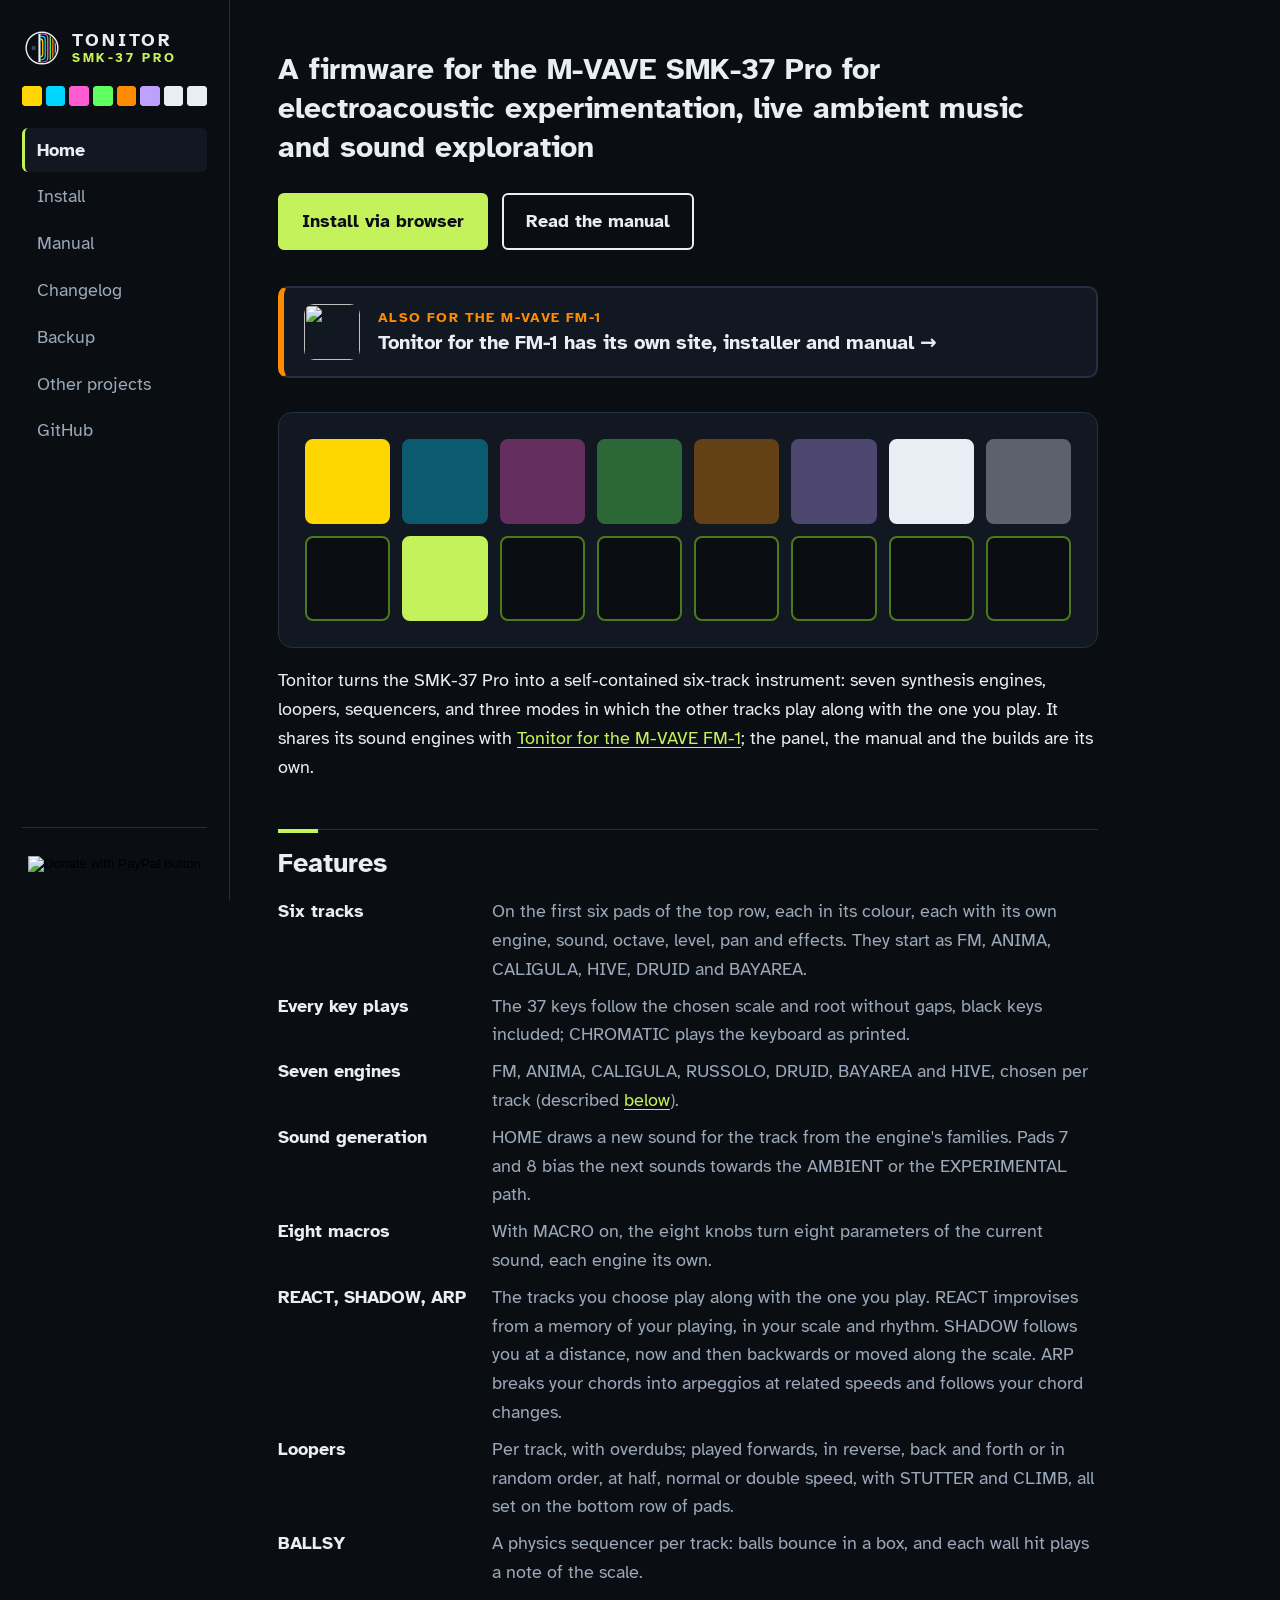
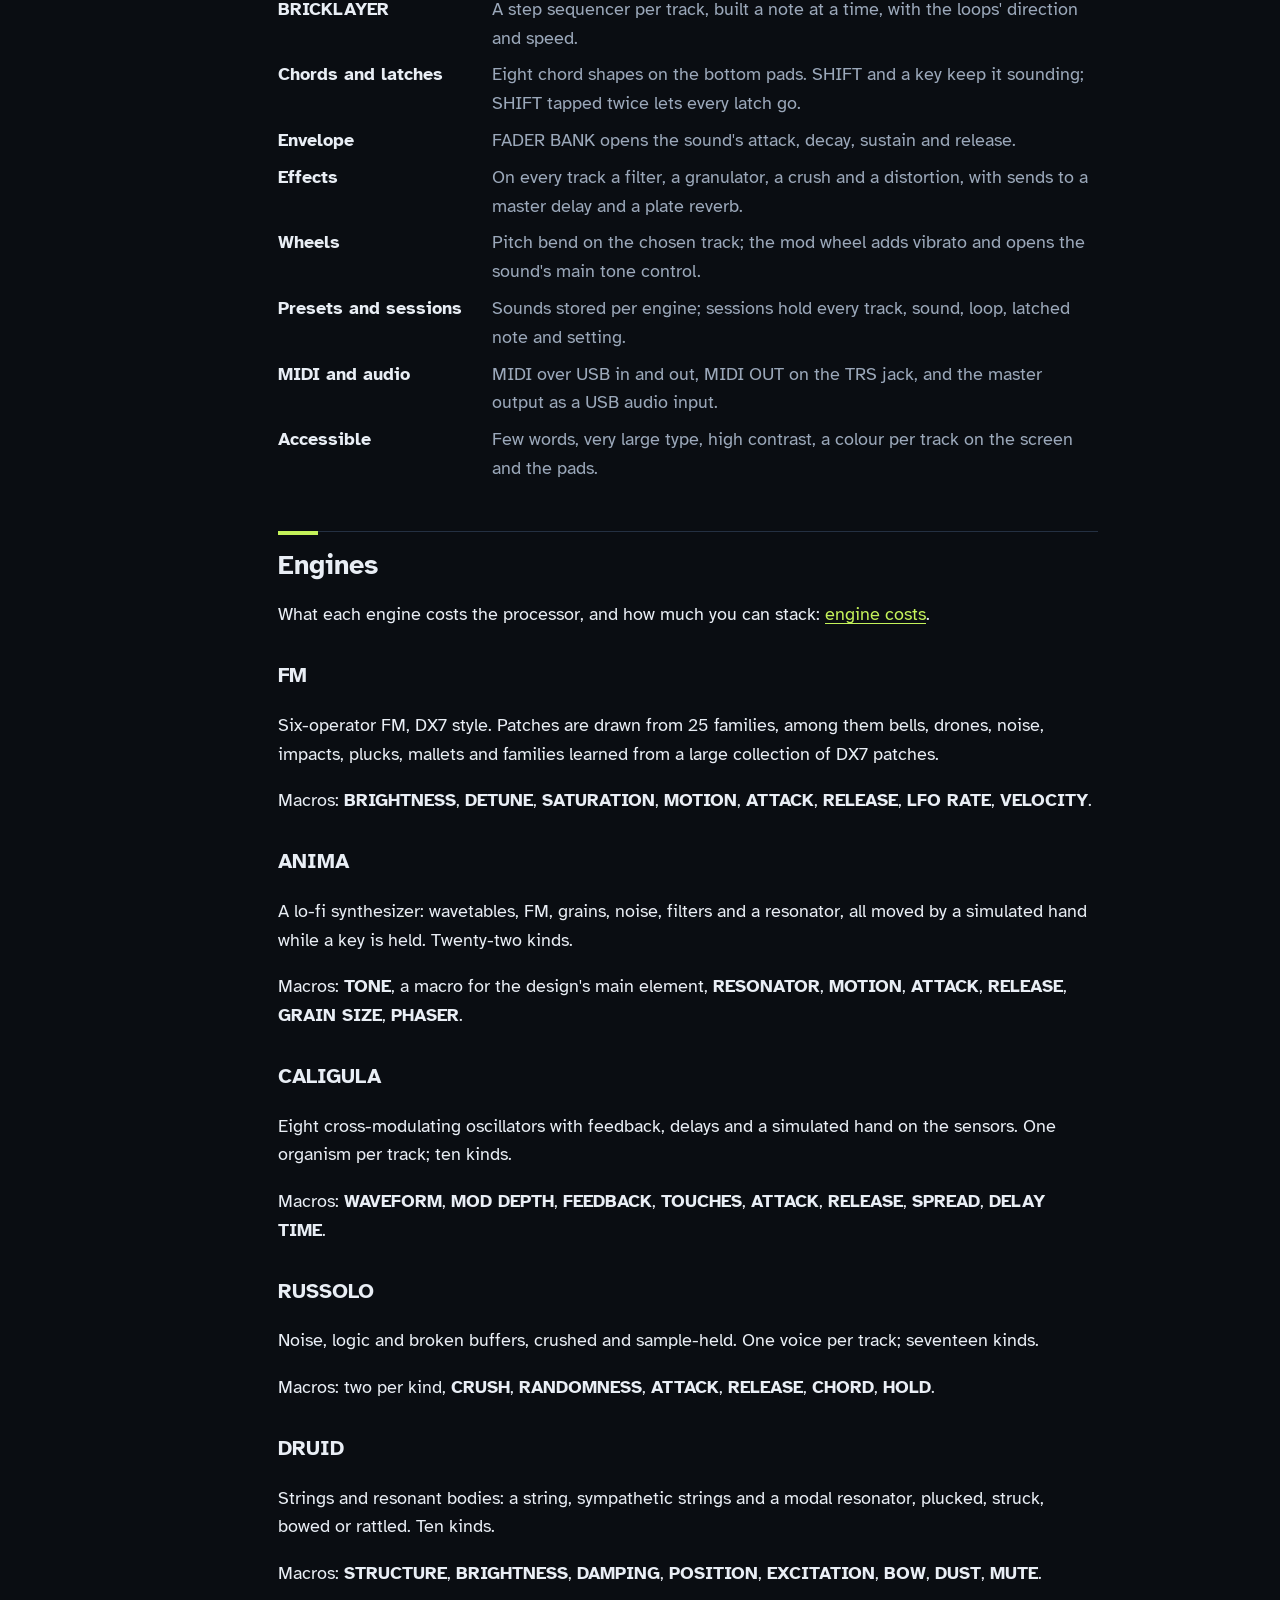
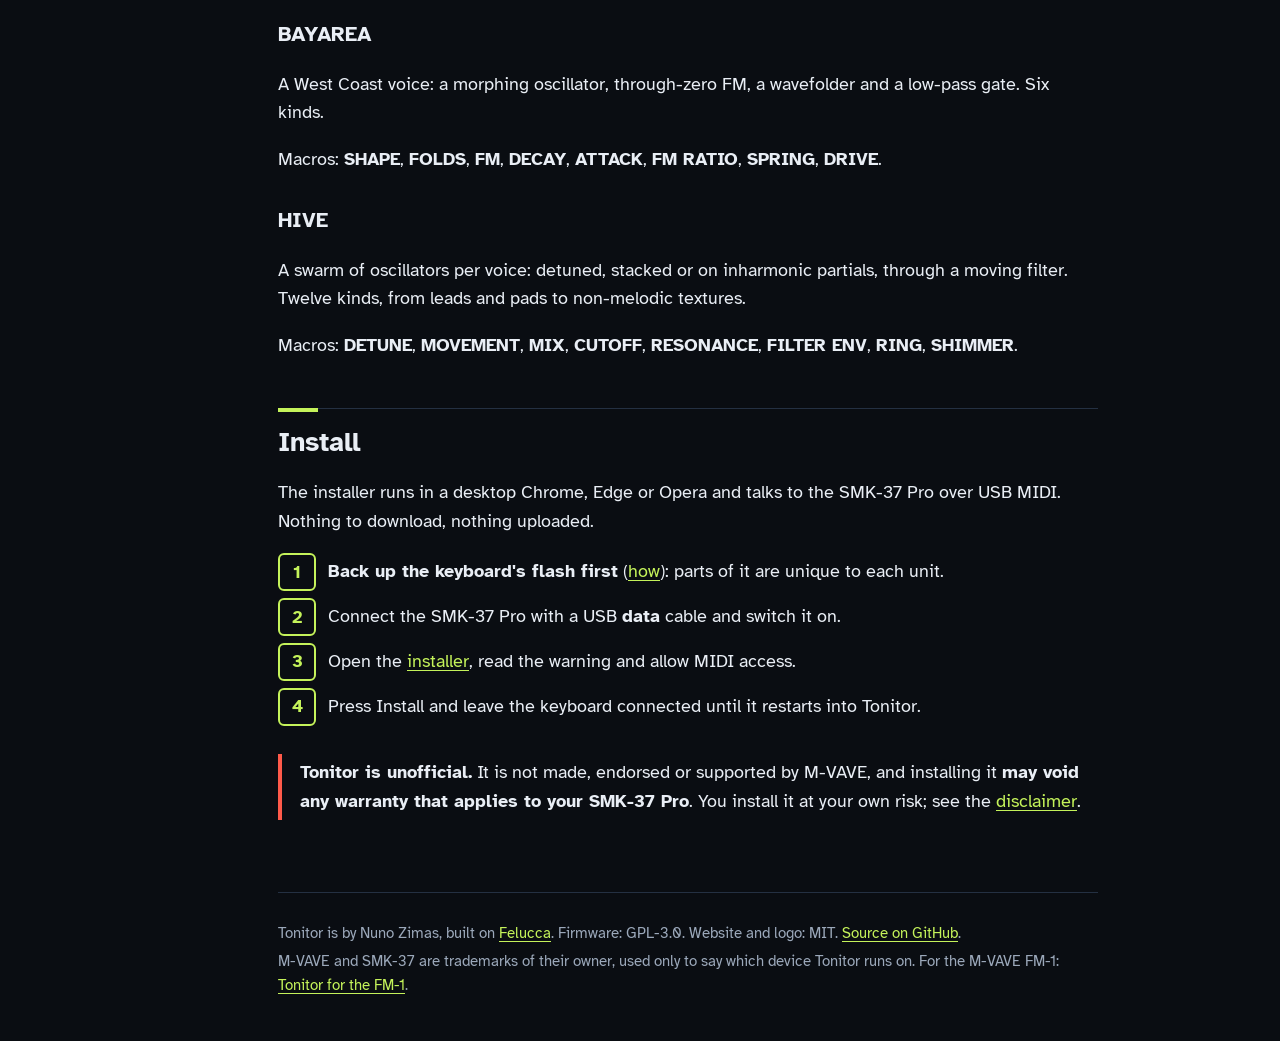
==== commit de5fbc64: "Website: BUILD 32; a card linking Tonitor for the FM-1 Co-Authored-By: Claude Opus 5.5 <noreply@anth" ====
--- a/docs/index.html
+++ b/docs/index.html
@@ -10,7 +10,7 @@
 <link rel="preconnect" href="https://fonts.googleapis.com">
 <link rel="preconnect" href="https://fonts.gstatic.com" crossorigin>
 <link href="https://fonts.googleapis.com/css2?family=Atkinson+Hyperlegible:wght@400;700&display=swap" rel="stylesheet">
-<link rel="stylesheet" href="css/site.css?v=cff7802004">
+<link rel="stylesheet" href="css/site.css?v=dd510ef05e">
 </head>
 <body>
 <div class="layout">
@@ -49,6 +49,12 @@
     <a class="btn" href="manual.html">Read the manual</a>
   </div>
 </div>
+
+<a class="sibling" href="https://nzimas.github.io/tonitor/">
+  <img src="https://nzimas.github.io/tonitor/assets/mark.svg" alt="" width="56" height="56">
+  <span><span class="sibling-kicker">Also for the M-VAVE FM-1</span>
+    <span class="sibling-title">Tonitor for the FM-1 has its own site, installer and manual →</span></span>
+</a>
 
 <div class="panel-art" aria-hidden="true">
   <span class="t1"></span><span class="t2"></span><span class="t3"></span><span class="t4"></span><span class="t5"></span><span class="t6"></span><span class="p on"></span><span class="p"></span>
@@ -178,6 +184,6 @@
     </footer>
   </div>
 </div>
-<script src="js/menu.js?v=cff7802004"></script>
+<script src="js/menu.js?v=dd510ef05e"></script>
 </body>
 </html>
--- a/docs/css/site.css
+++ b/docs/css/site.css
@@ -206,3 +206,11 @@
   .features dd { margin-bottom: 10px; }
   main td:first-child { white-space: normal; }
 }
+
+/* the other Tonitor: a card on the home page */
+.sibling { display: flex; align-items: center; gap: 18px; margin: 30px 0 0; padding: 16px 20px; text-decoration: none;
+           color: var(--fg); background: var(--bg2); border: 2px solid var(--line); border-left: 6px solid #ff8c00; border-radius: 10px; }
+.sibling:hover, .sibling:focus-visible { border-color: #ff8c00; color: var(--fg); }
+.sibling img { flex: none; border-radius: 10px; }
+.sibling-kicker { display: block; color: #ff8c00; font-size: 14px; font-weight: 700; letter-spacing: 0.1em; text-transform: uppercase; }
+.sibling-title { display: block; font-size: 20px; font-weight: 700; line-height: 1.35; }
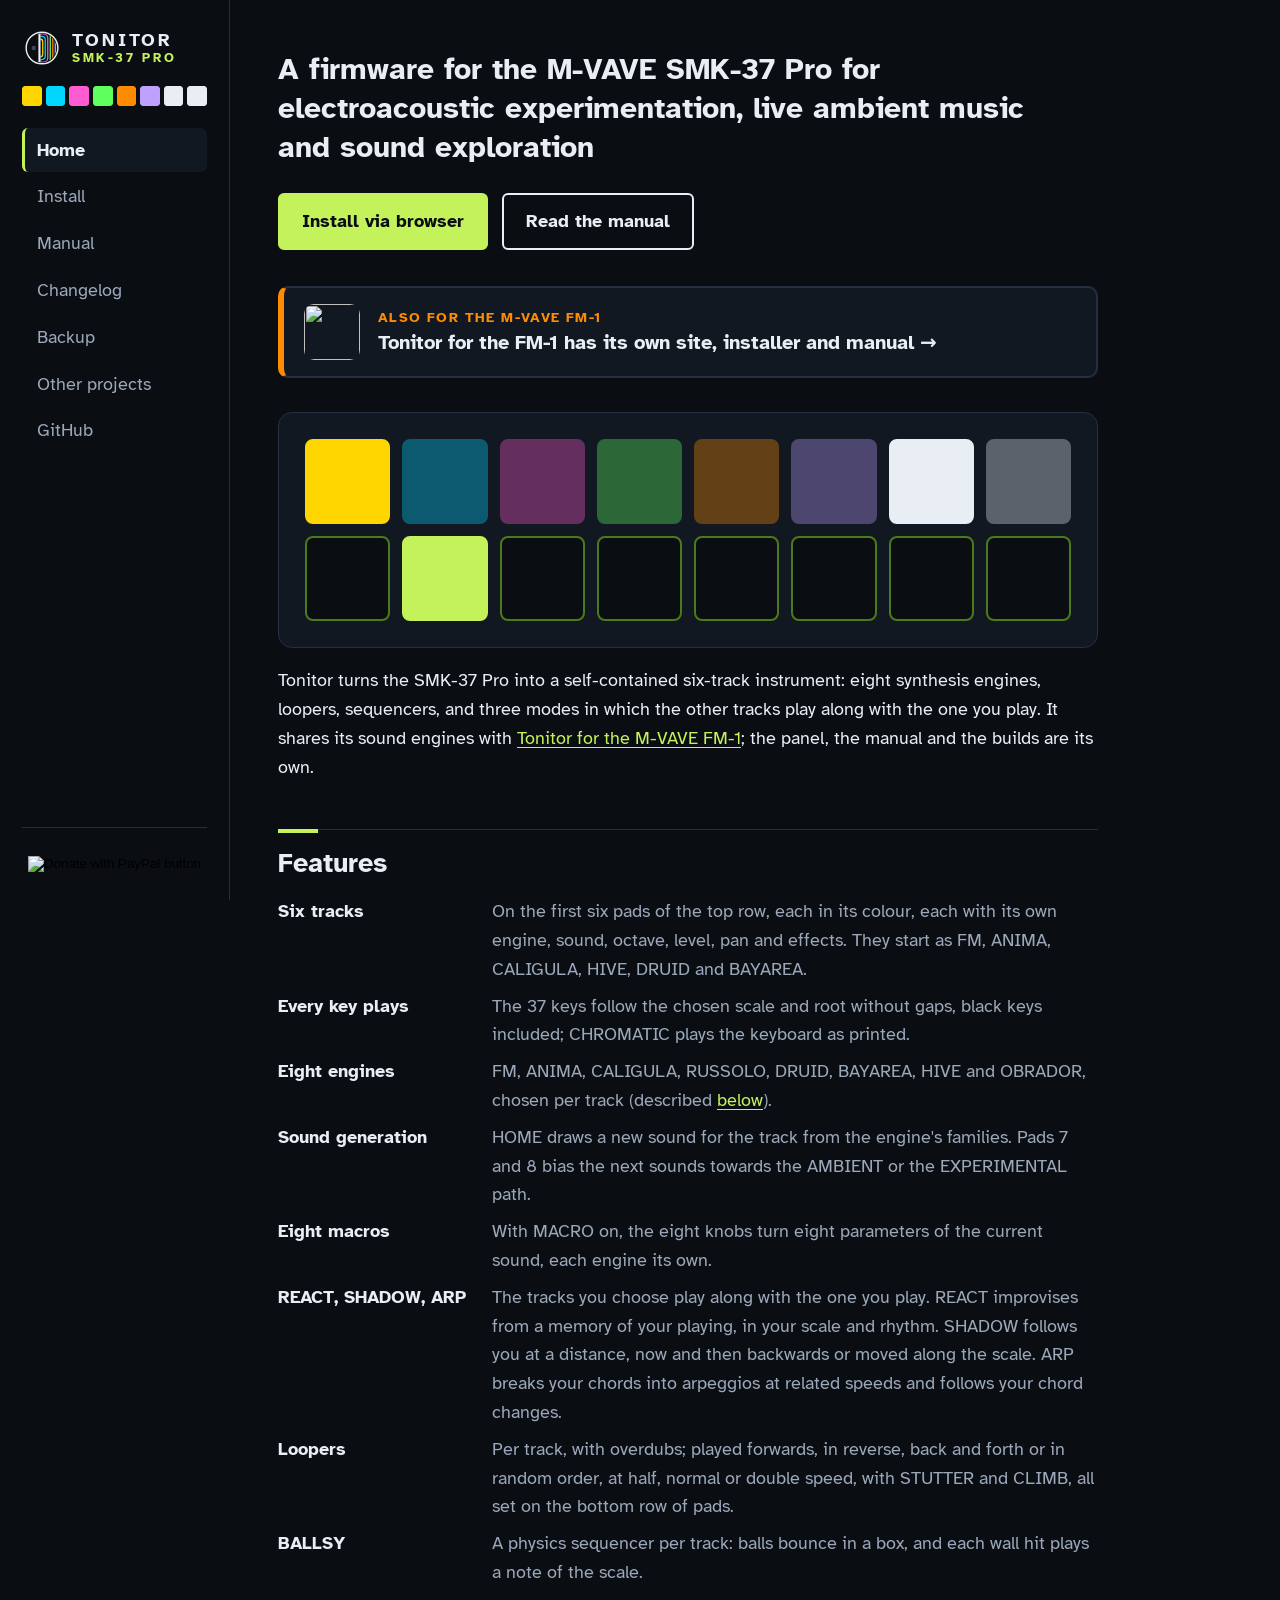
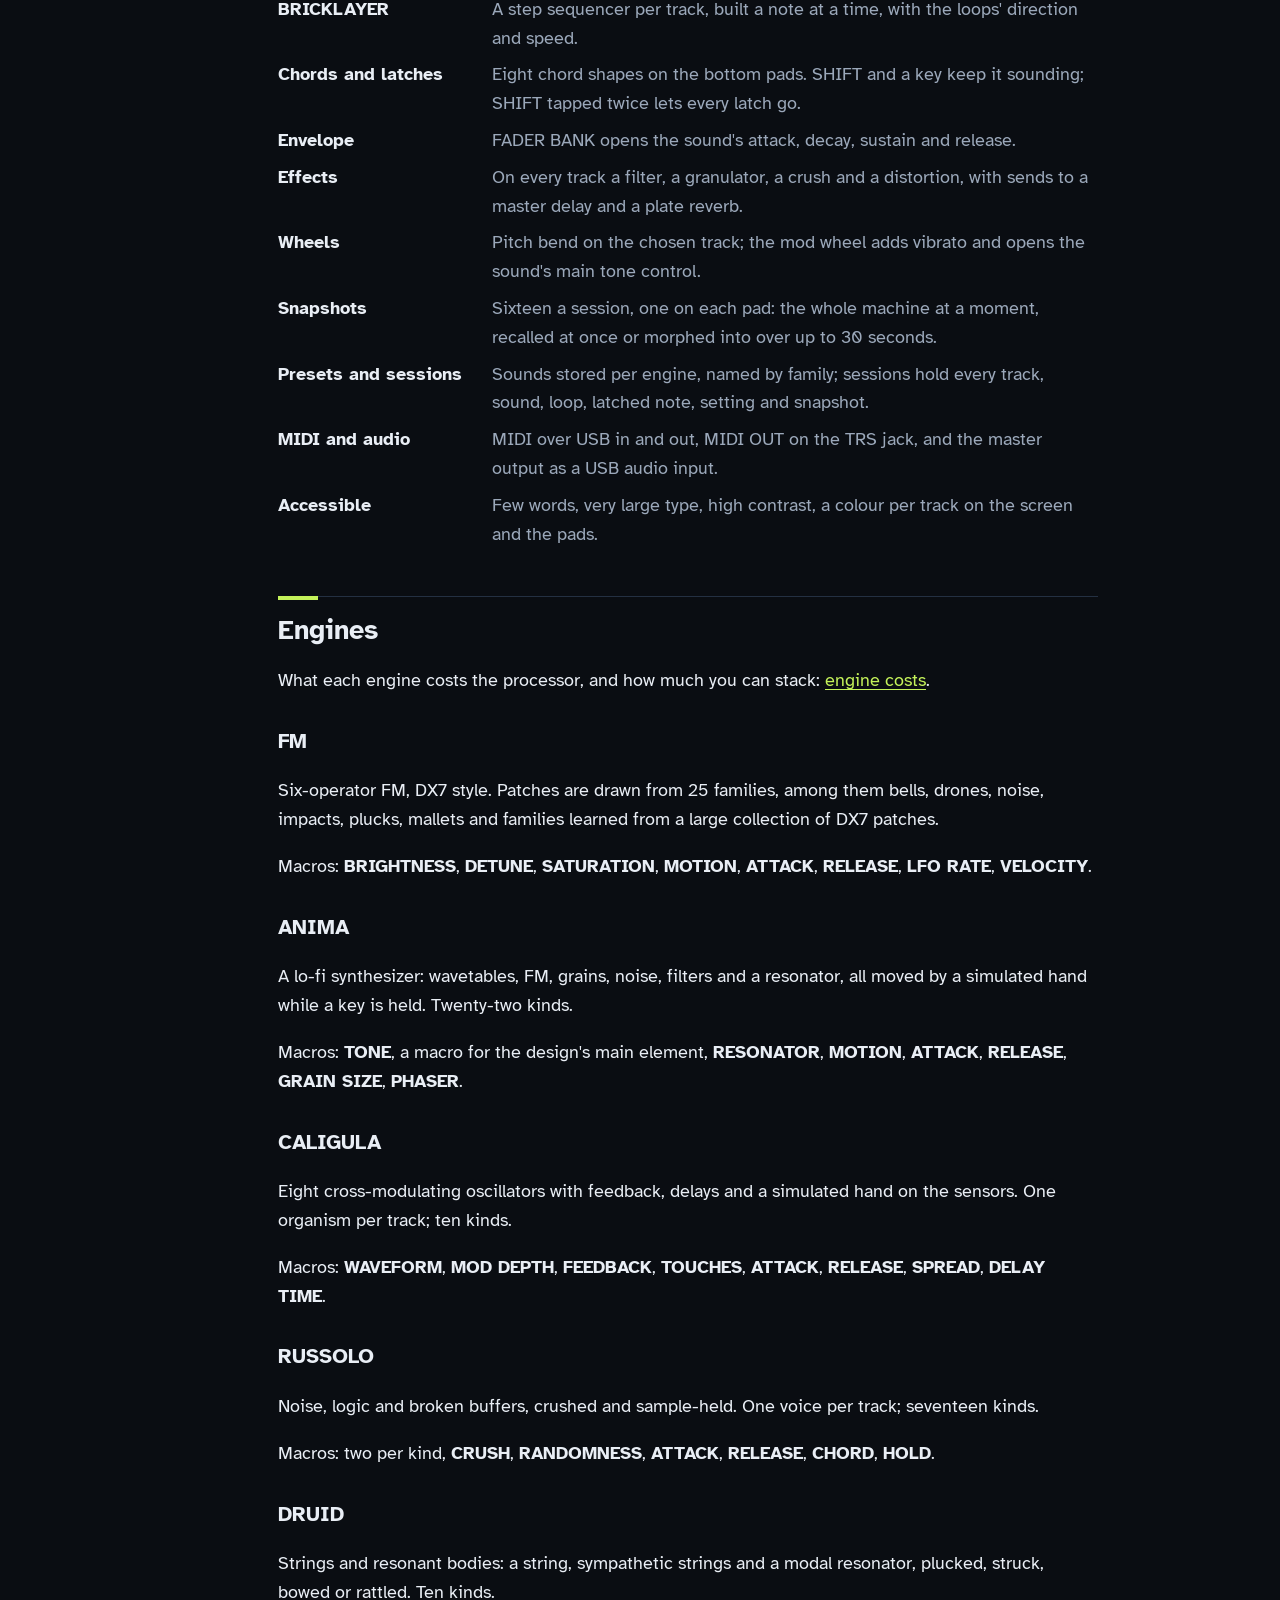
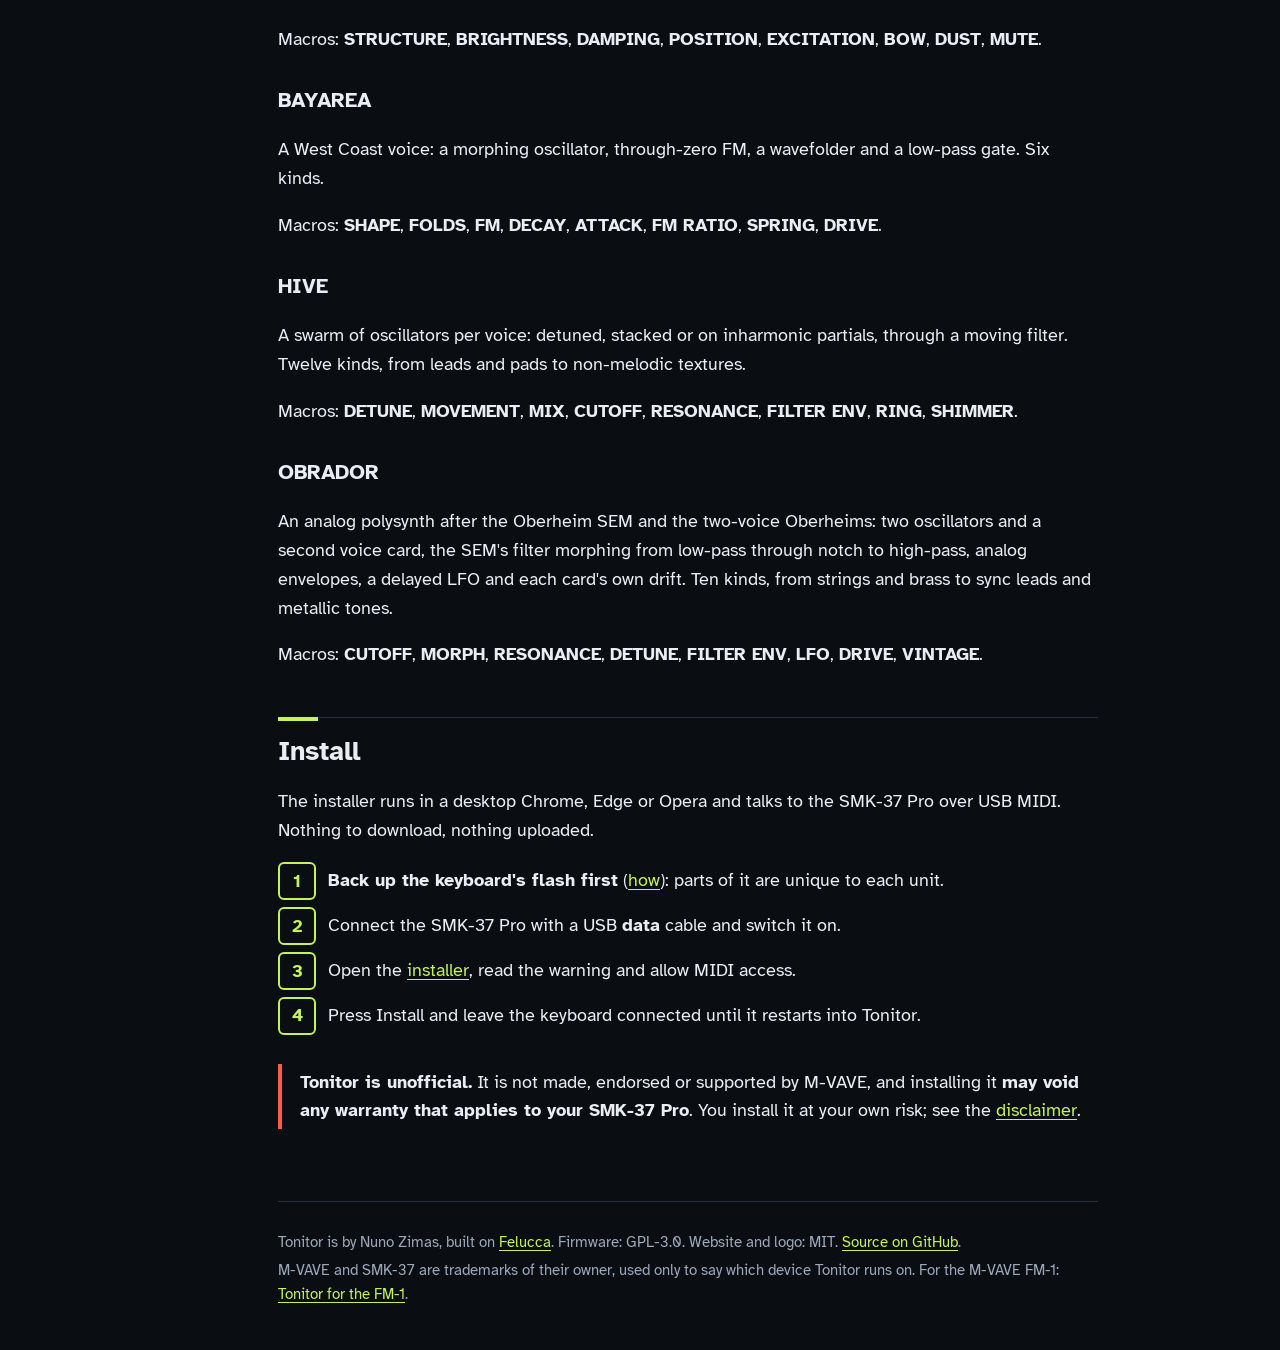
==== commit 38278261: "Website: BUILD 33 (OBRADOR, snapshots) Co-Authored-By: Claude Opus 5.5 <noreply@anthropic.com>" ====
--- a/docs/index.html
+++ b/docs/index.html
@@ -61,7 +61,7 @@
   <span class="b"></span><span class="b on"></span><span class="b"></span><span class="b"></span><span class="b"></span><span class="b"></span><span class="b"></span><span class="b"></span>
 </div>
 
-<p>Tonitor turns the SMK-37 Pro into a self-contained six-track instrument: seven synthesis engines, loopers,
+<p>Tonitor turns the SMK-37 Pro into a self-contained six-track instrument: eight synthesis engines, loopers,
   sequencers, and three modes in which the other tracks play along with the one you play. It shares its sound engines
   with <a href="https://nzimas.github.io/tonitor/">Tonitor for the M-VAVE FM-1</a>; the panel, the manual and the builds
   are its own.</p>
@@ -74,8 +74,8 @@
   <dt>Every key plays</dt>
   <dd>The 37 keys follow the chosen scale and root without gaps, black keys included; CHROMATIC plays the keyboard
     as printed.</dd>
-  <dt>Seven engines</dt>
-  <dd>FM, ANIMA, CALIGULA, RUSSOLO, DRUID, BAYAREA and HIVE, chosen per track (described <a href="#engines">below</a>).</dd>
+  <dt>Eight engines</dt>
+  <dd>FM, ANIMA, CALIGULA, RUSSOLO, DRUID, BAYAREA, HIVE and OBRADOR, chosen per track (described <a href="#engines">below</a>).</dd>
   <dt>Sound generation</dt>
   <dd>HOME draws a new sound for the track from the engine's families. Pads 7 and 8 bias the next sounds towards
     the AMBIENT or the EXPERIMENTAL path.</dd>
@@ -101,8 +101,12 @@
     reverb.</dd>
   <dt>Wheels</dt>
   <dd>Pitch bend on the chosen track; the mod wheel adds vibrato and opens the sound's main tone control.</dd>
+  <dt>Snapshots</dt>
+  <dd>Sixteen a session, one on each pad: the whole machine at a moment, recalled at once or morphed into over up
+    to 30 seconds.</dd>
   <dt>Presets and sessions</dt>
-  <dd>Sounds stored per engine; sessions hold every track, sound, loop, latched note and setting.</dd>
+  <dd>Sounds stored per engine, named by family; sessions hold every track, sound, loop, latched note, setting and
+    snapshot.</dd>
   <dt>MIDI and audio</dt>
   <dd>MIDI over USB in and out, MIDI OUT on the TRS jack, and the master output as a USB audio input.</dd>
   <dt>Accessible</dt>
@@ -150,6 +154,13 @@
   Twelve kinds, from leads and pads to non-melodic textures.</p>
 <p>Macros: <b>DETUNE</b>, <b>MOVEMENT</b>, <b>MIX</b>, <b>CUTOFF</b>, <b>RESONANCE</b>, <b>FILTER ENV</b>,
   <b>RING</b>, <b>SHIMMER</b>.</p>
+
+<h3>OBRADOR</h3>
+<p>An analog polysynth after the Oberheim SEM and the two-voice Oberheims: two oscillators and a second voice card,
+  the SEM's filter morphing from low-pass through notch to high-pass, analog envelopes, a delayed LFO and each
+  card's own drift. Ten kinds, from strings and brass to sync leads and metallic tones.</p>
+<p>Macros: <b>CUTOFF</b>, <b>MORPH</b>, <b>RESONANCE</b>, <b>DETUNE</b>, <b>FILTER ENV</b>, <b>LFO</b>,
+  <b>DRIVE</b>, <b>VINTAGE</b>.</p>
 
 <h2>Install</h2>
 <p>The installer runs in a desktop Chrome, Edge or Opera and talks to the SMK-37 Pro over USB MIDI. Nothing to
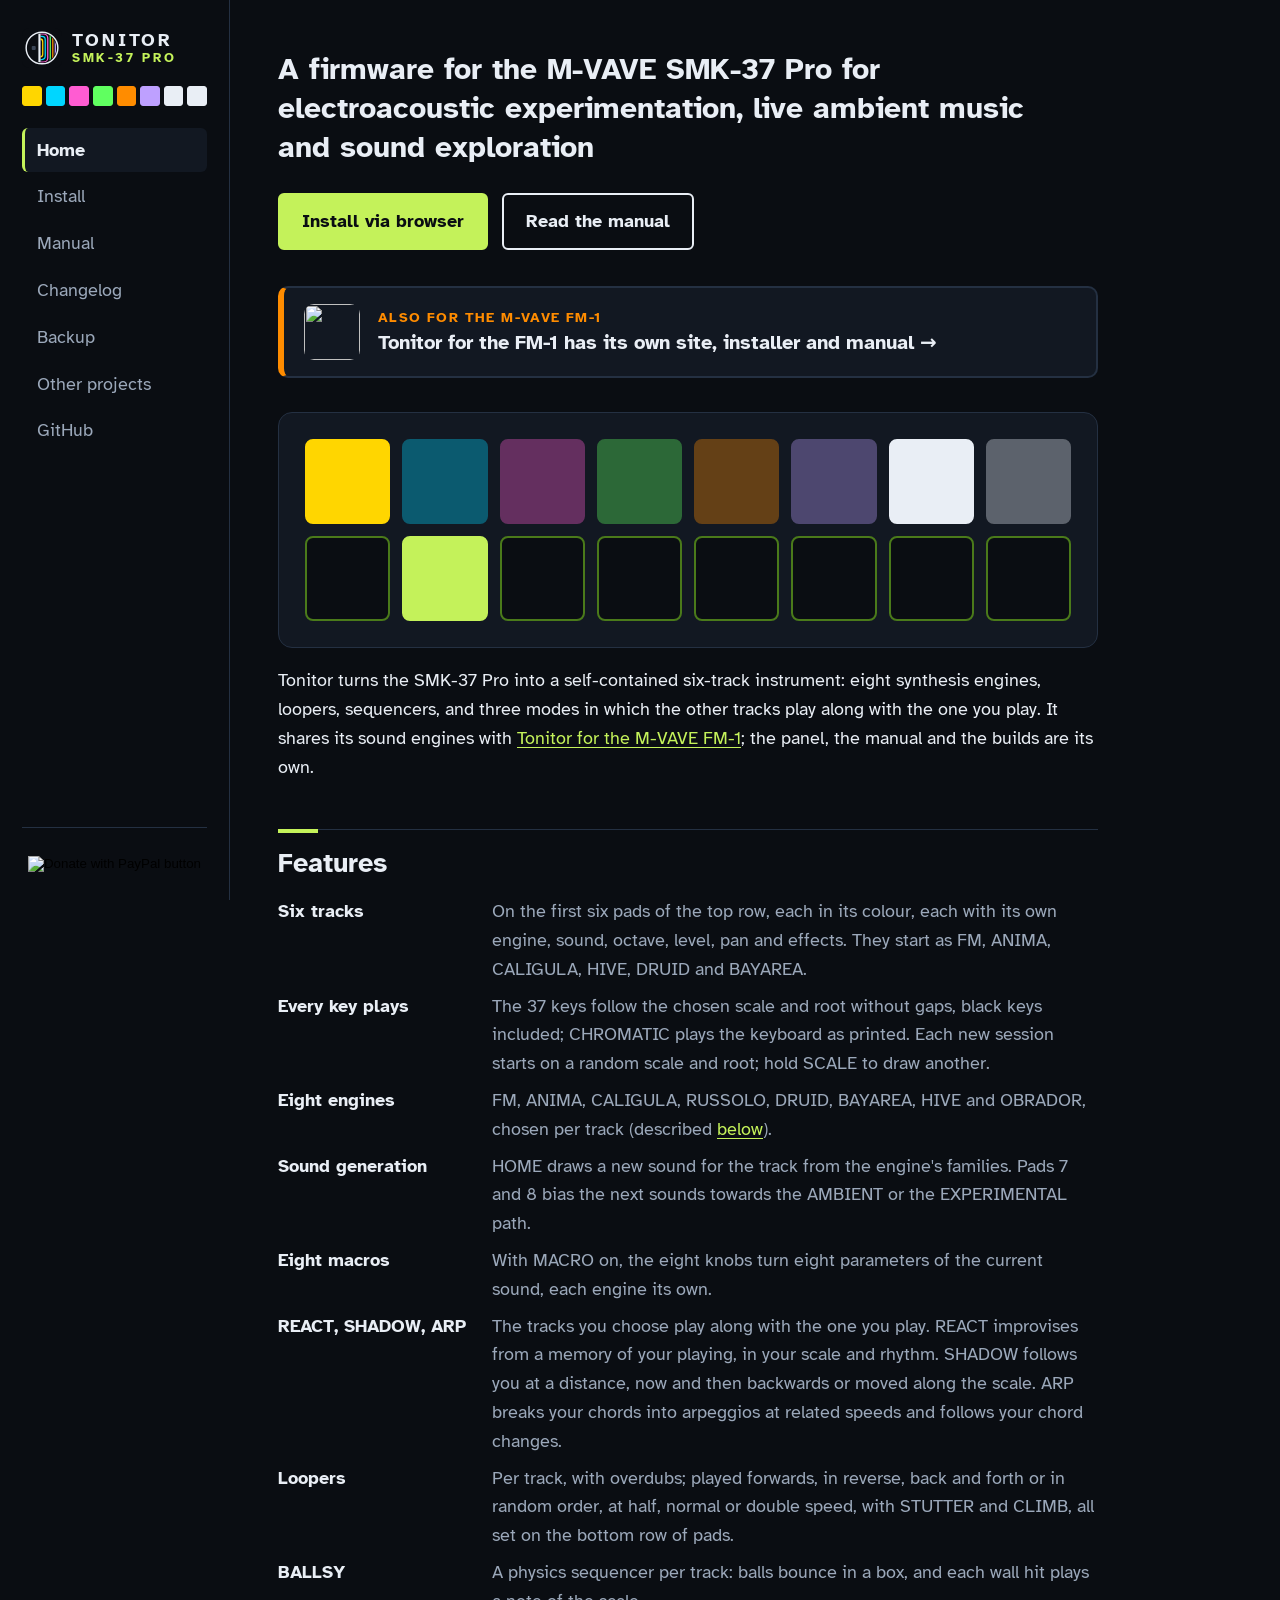
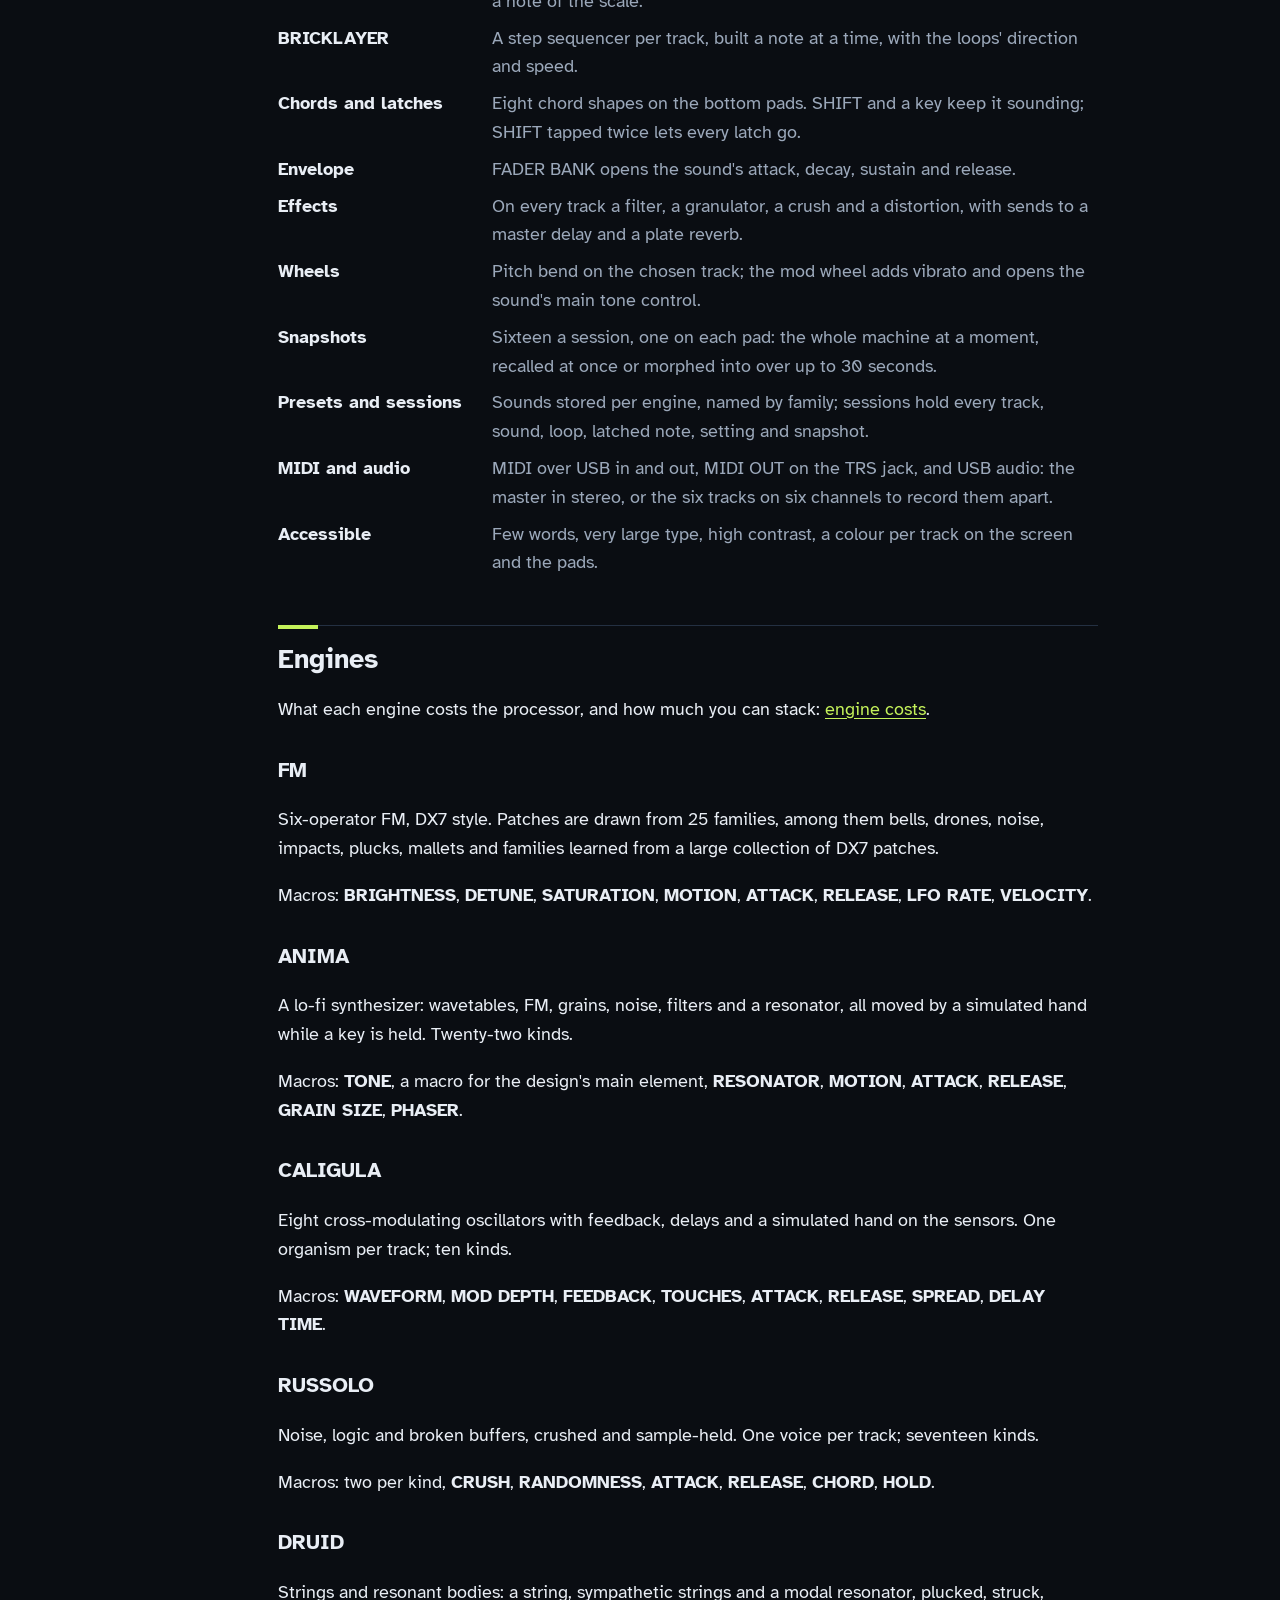
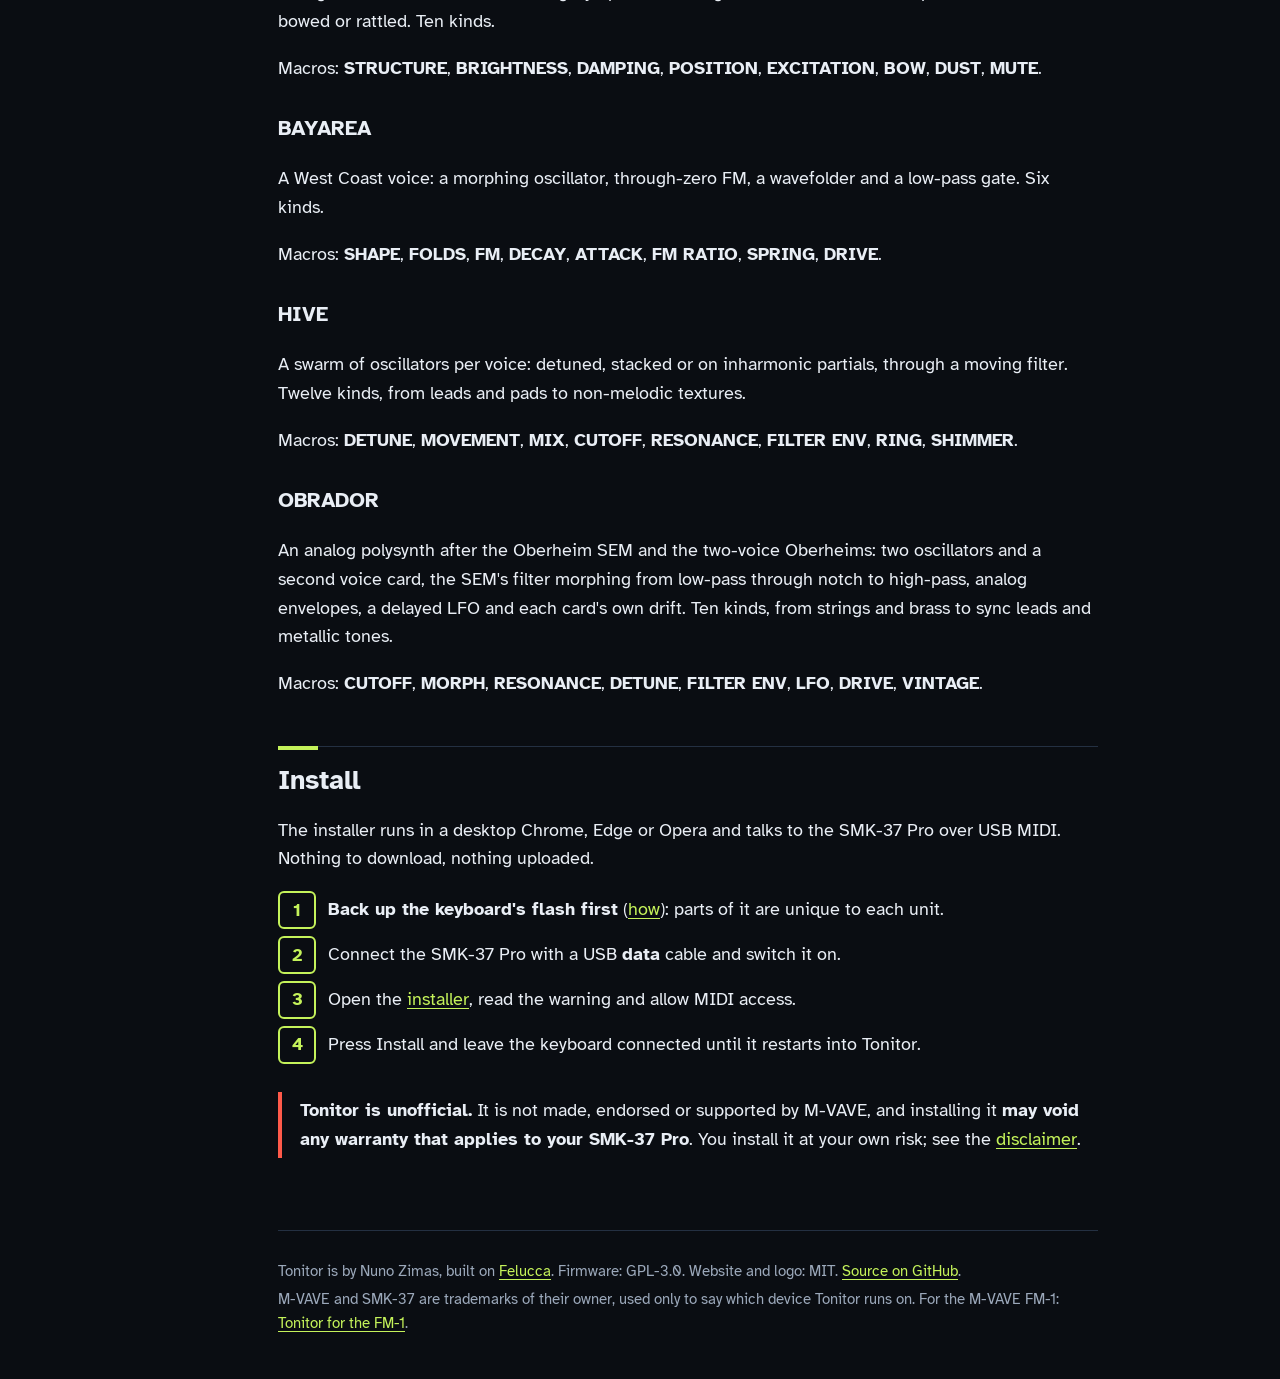
==== commit 577ca593: "Website: BUILD 36 (random scale, USB audio of the six tracks) Co-Authored-By: Claude Opus 5.5 <norep" ====
--- a/docs/index.html
+++ b/docs/index.html
@@ -73,7 +73,7 @@
     and effects. They start as FM, ANIMA, CALIGULA, HIVE, DRUID and BAYAREA.</dd>
   <dt>Every key plays</dt>
   <dd>The 37 keys follow the chosen scale and root without gaps, black keys included; CHROMATIC plays the keyboard
-    as printed.</dd>
+    as printed. Each new session starts on a random scale and root; hold SCALE to draw another.</dd>
   <dt>Eight engines</dt>
   <dd>FM, ANIMA, CALIGULA, RUSSOLO, DRUID, BAYAREA, HIVE and OBRADOR, chosen per track (described <a href="#engines">below</a>).</dd>
   <dt>Sound generation</dt>
@@ -108,7 +108,8 @@
   <dd>Sounds stored per engine, named by family; sessions hold every track, sound, loop, latched note, setting and
     snapshot.</dd>
   <dt>MIDI and audio</dt>
-  <dd>MIDI over USB in and out, MIDI OUT on the TRS jack, and the master output as a USB audio input.</dd>
+  <dd>MIDI over USB in and out, MIDI OUT on the TRS jack, and USB audio: the master in stereo, or the six tracks
+    on six channels to record them apart.</dd>
   <dt>Accessible</dt>
   <dd>Few words, very large type, high contrast, a colour per track on the screen and the pads.</dd>
 </dl>
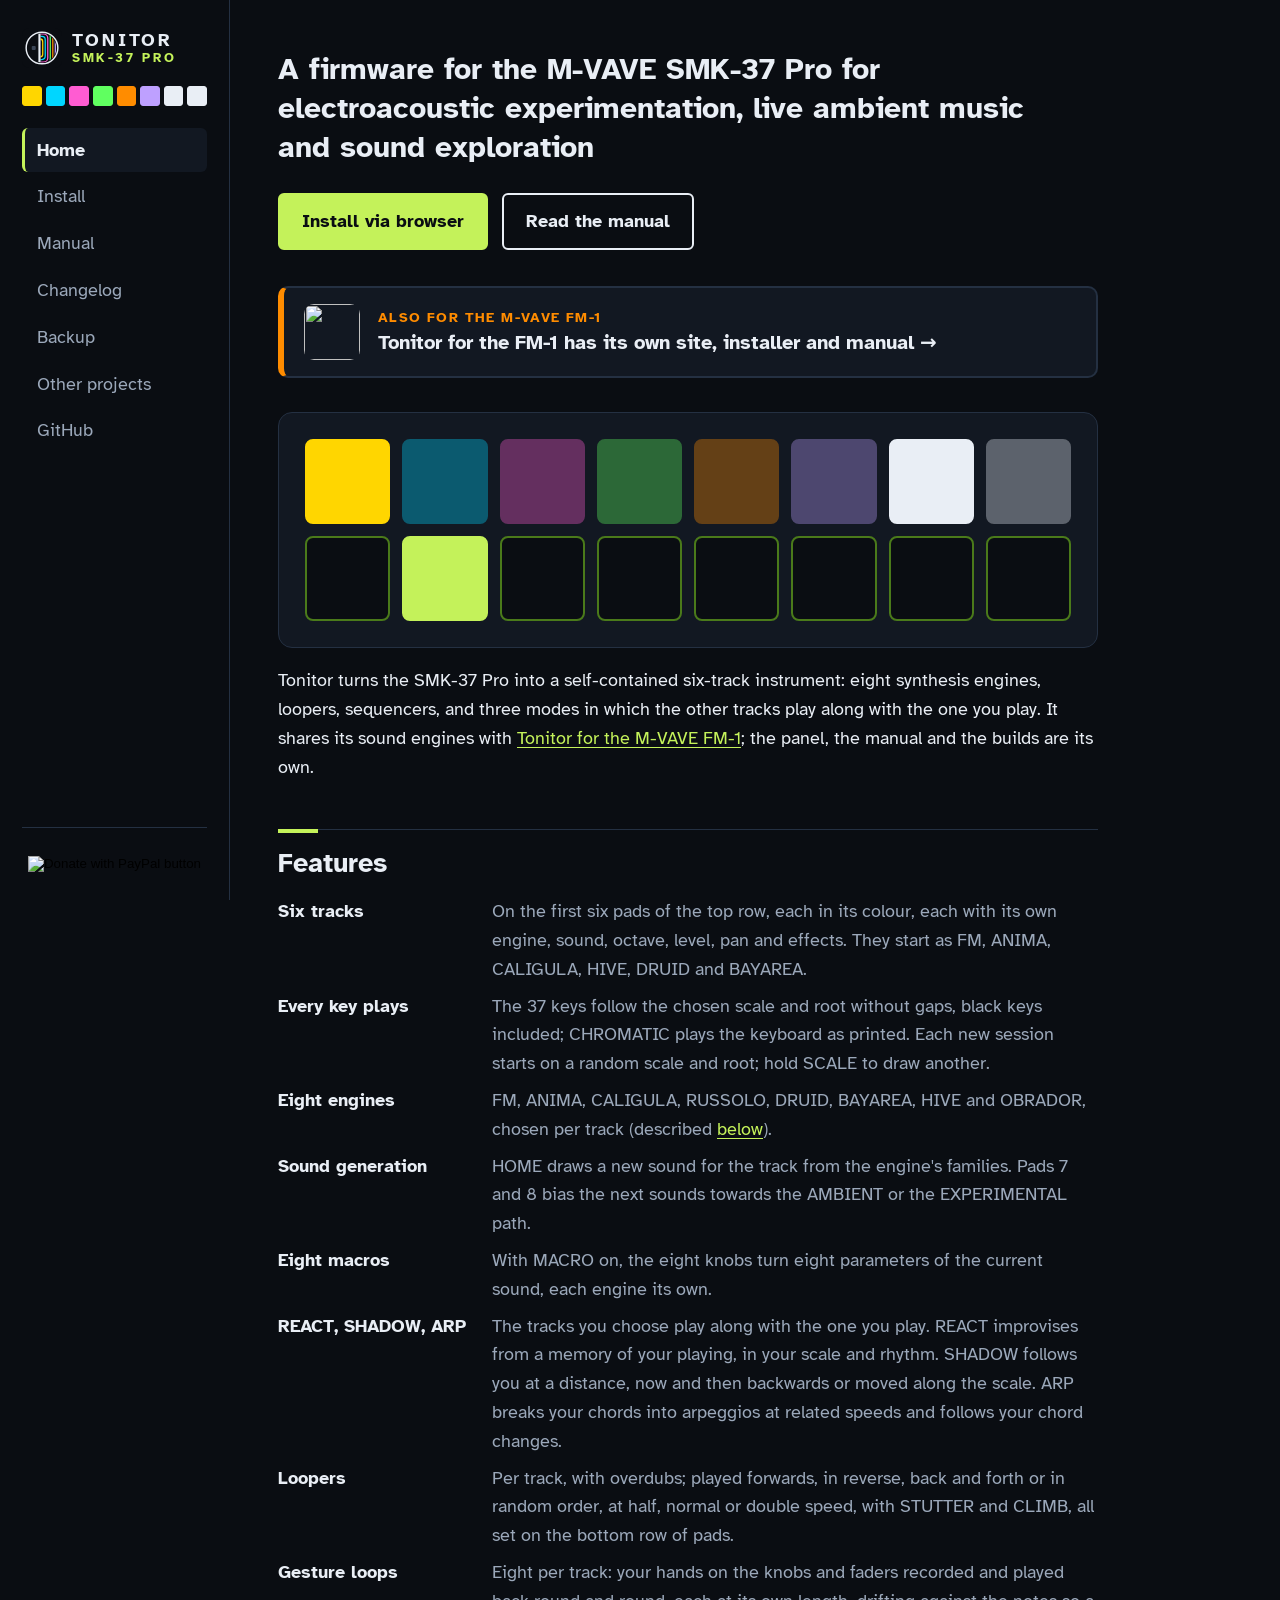
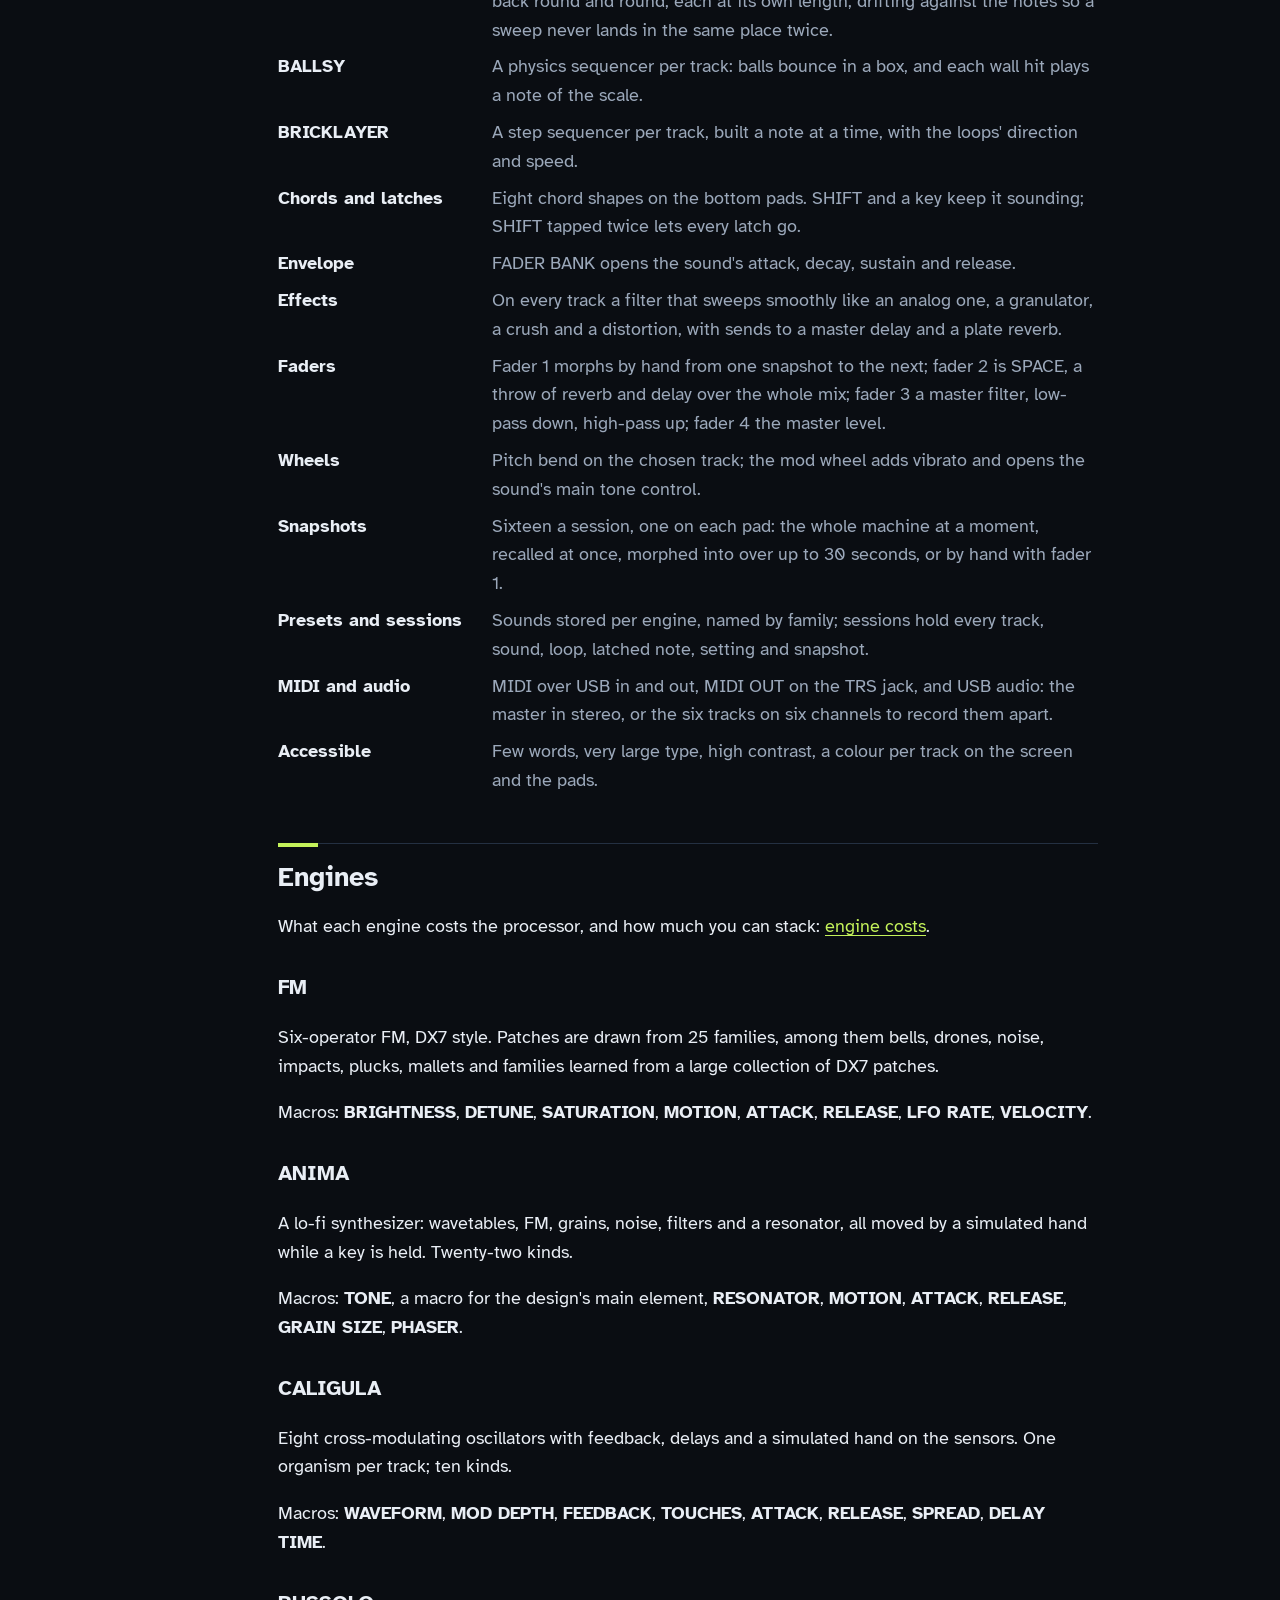
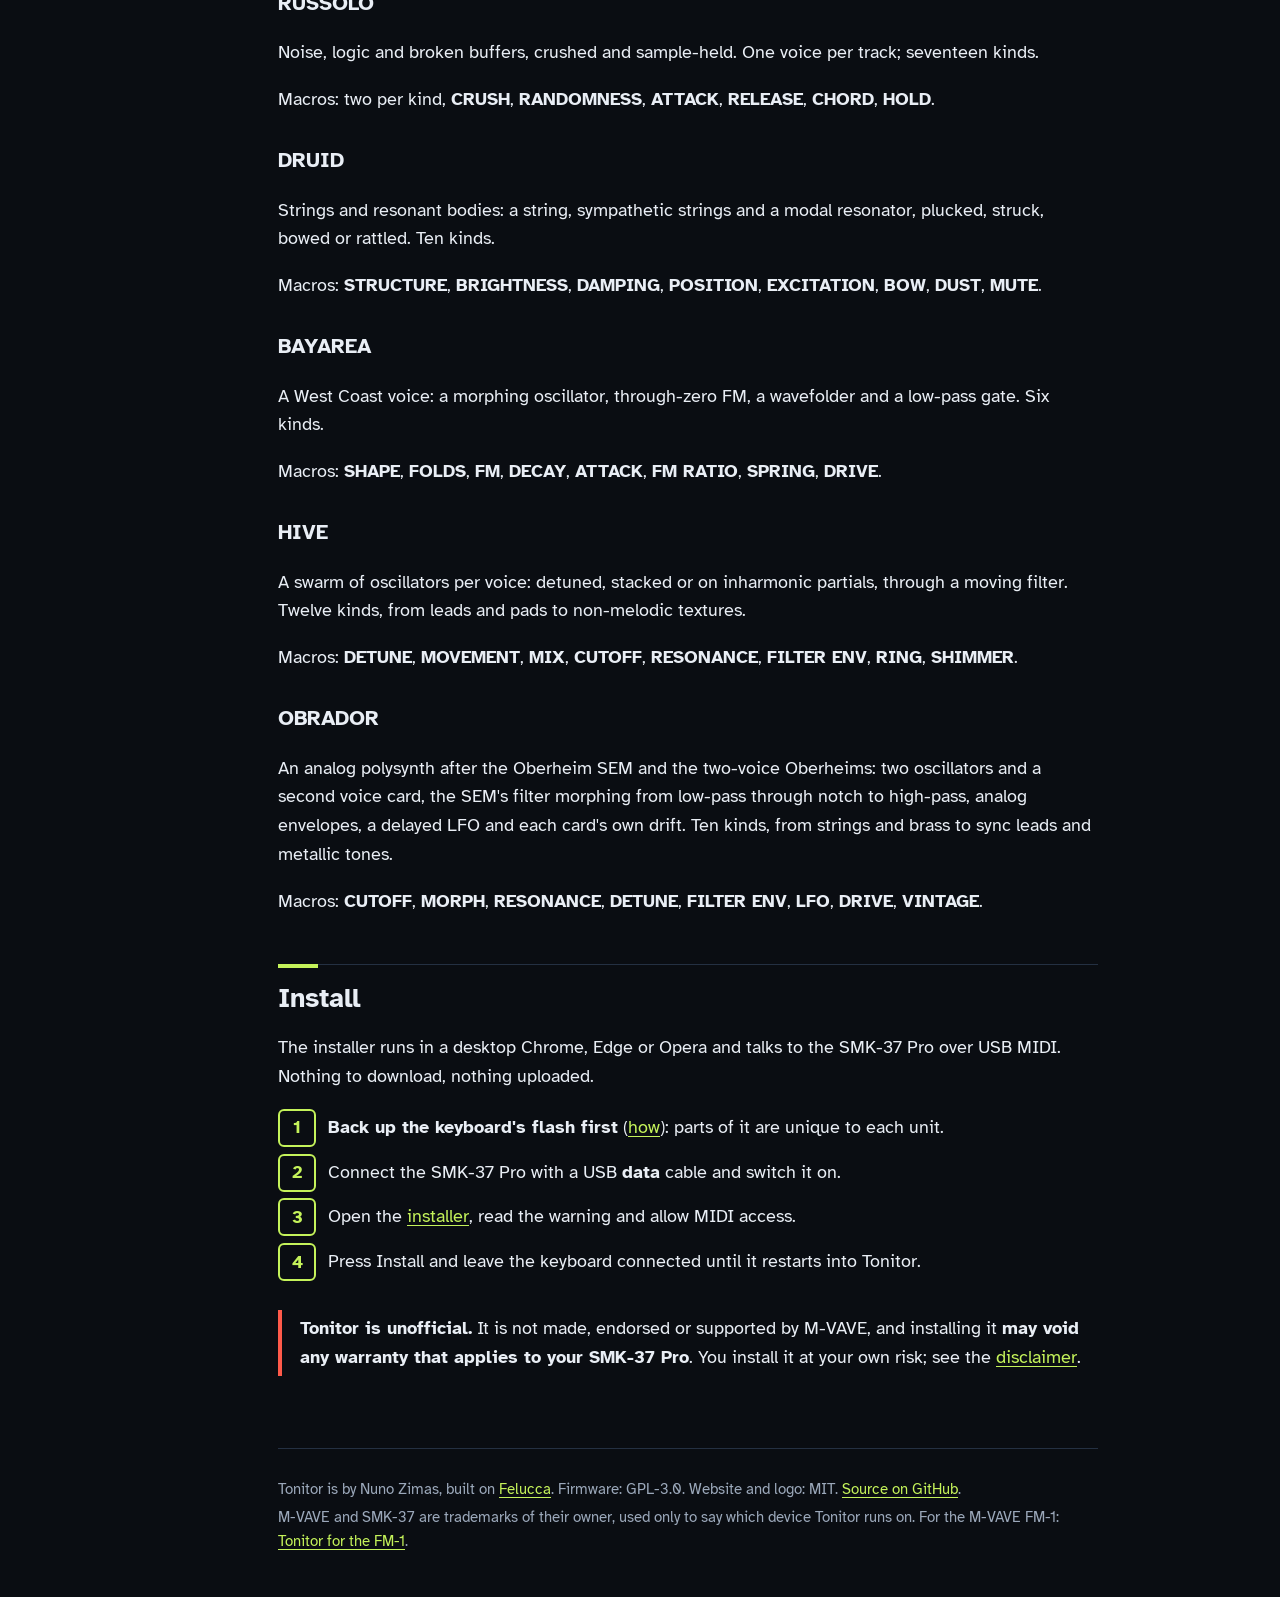
==== commit 64e48015: "Website: BUILD 43 (faders, gesture loops, MANUAL morph, the smooth filter) Co-Authored-By: Claude Op" ====
--- a/docs/index.html
+++ b/docs/index.html
@@ -88,6 +88,9 @@
   <dt>Loopers</dt>
   <dd>Per track, with overdubs; played forwards, in reverse, back and forth or in random order, at half, normal or
     double speed, with STUTTER and CLIMB, all set on the bottom row of pads.</dd>
+  <dt>Gesture loops</dt>
+  <dd>Eight per track: your hands on the knobs and faders recorded and played back round and round, each at its
+    own length, drifting against the notes so a sweep never lands in the same place twice.</dd>
   <dt>BALLSY</dt>
   <dd>A physics sequencer per track: balls bounce in a box, and each wall hit plays a note of the scale.</dd>
   <dt>BRICKLAYER</dt>
@@ -97,13 +100,16 @@
   <dt>Envelope</dt>
   <dd>FADER BANK opens the sound's attack, decay, sustain and release.</dd>
   <dt>Effects</dt>
-  <dd>On every track a filter, a granulator, a crush and a distortion, with sends to a master delay and a plate
-    reverb.</dd>
+  <dd>On every track a filter that sweeps smoothly like an analog one, a granulator, a crush and a distortion, with
+    sends to a master delay and a plate reverb.</dd>
+  <dt>Faders</dt>
+  <dd>Fader 1 morphs by hand from one snapshot to the next; fader 2 is SPACE, a throw of reverb and delay over the
+    whole mix; fader 3 a master filter, low-pass down, high-pass up; fader 4 the master level.</dd>
   <dt>Wheels</dt>
   <dd>Pitch bend on the chosen track; the mod wheel adds vibrato and opens the sound's main tone control.</dd>
   <dt>Snapshots</dt>
-  <dd>Sixteen a session, one on each pad: the whole machine at a moment, recalled at once or morphed into over up
-    to 30 seconds.</dd>
+  <dd>Sixteen a session, one on each pad: the whole machine at a moment, recalled at once, morphed into over up
+    to 30 seconds, or by hand with fader 1.</dd>
   <dt>Presets and sessions</dt>
   <dd>Sounds stored per engine, named by family; sessions hold every track, sound, loop, latched note, setting and
     snapshot.</dd>
